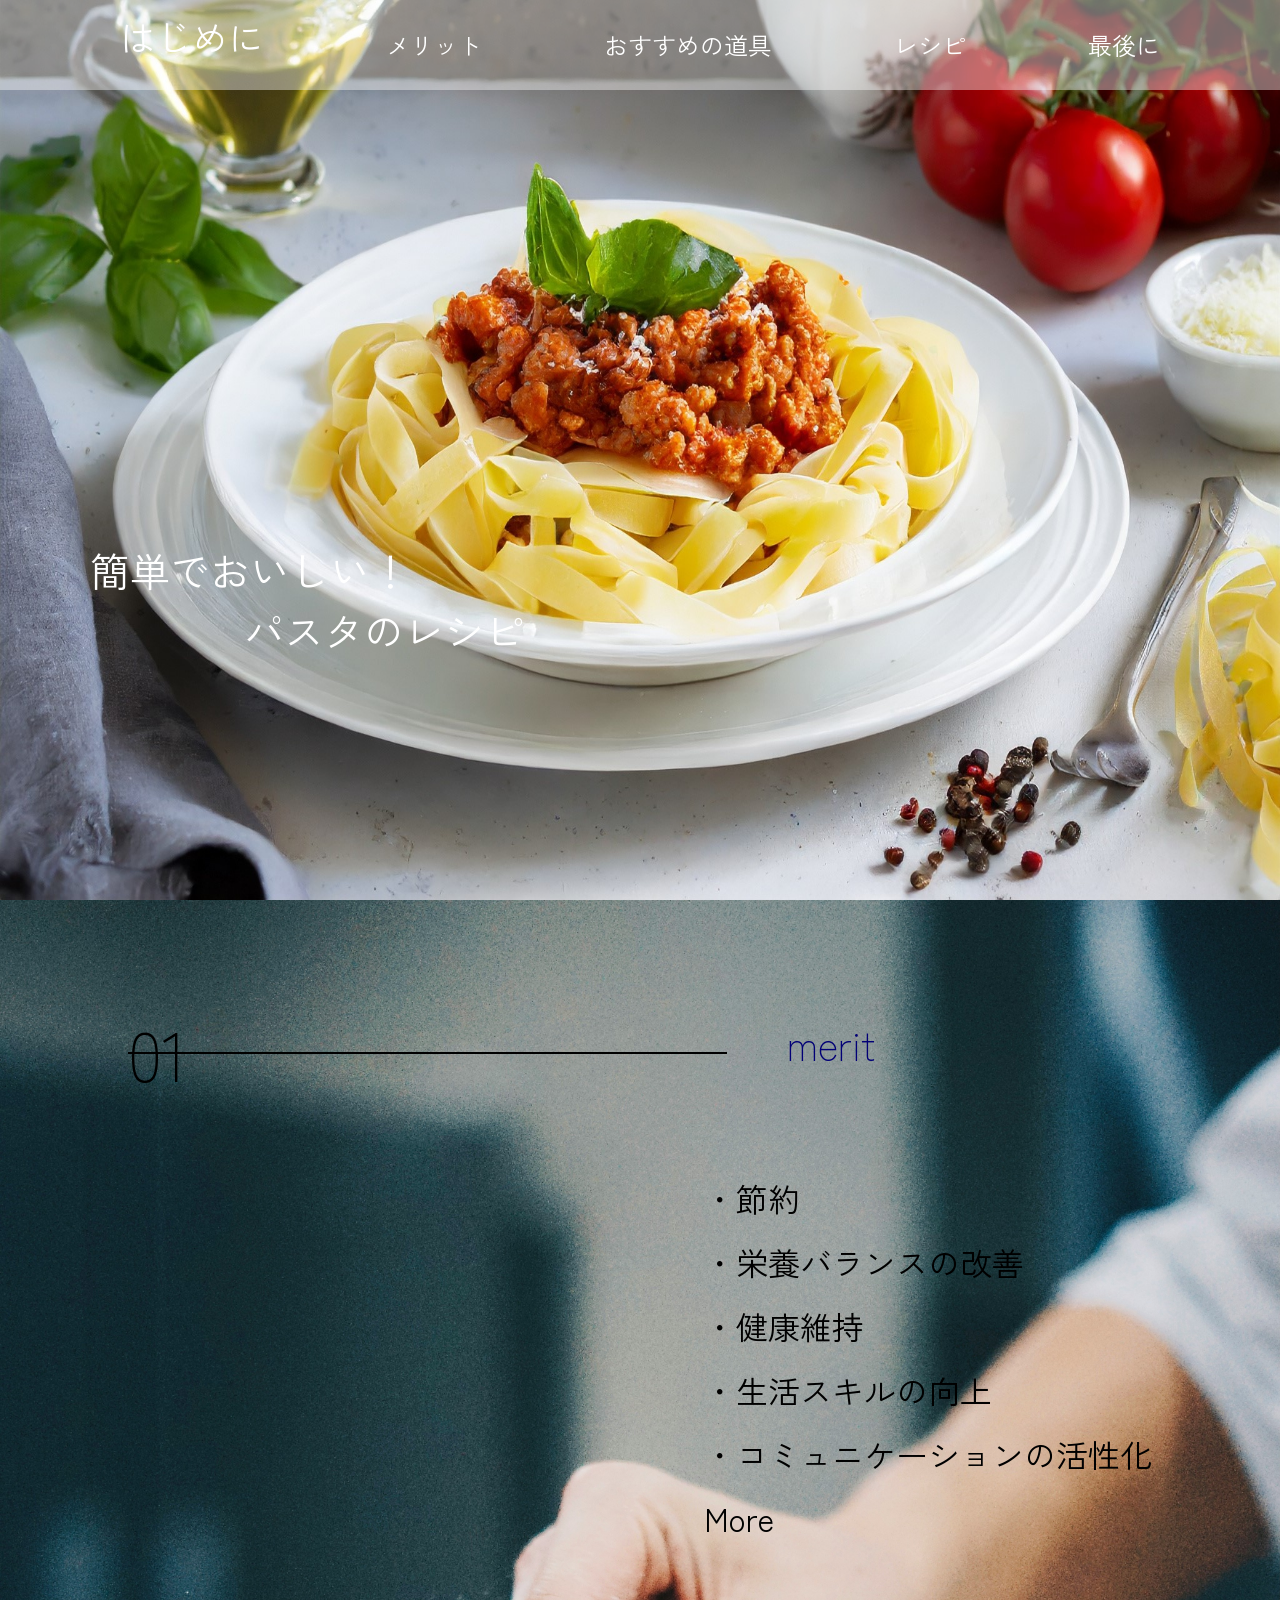
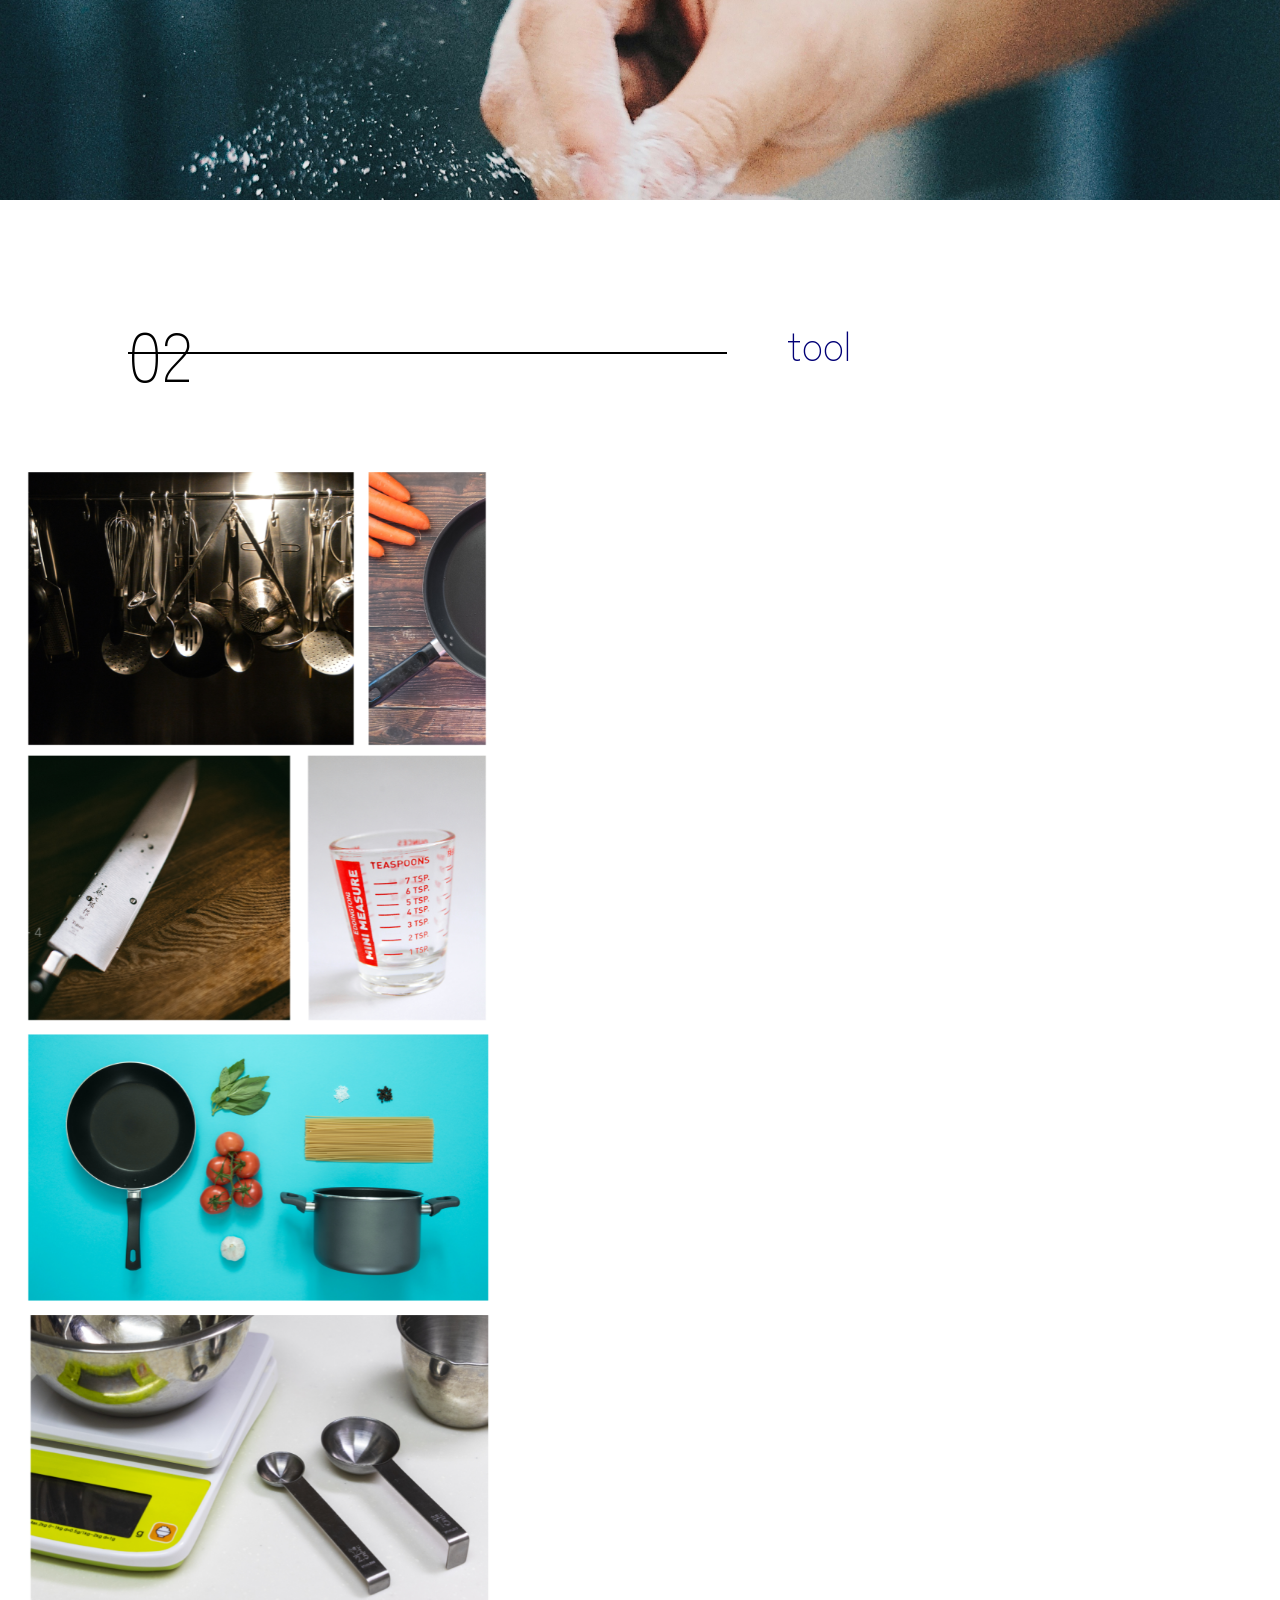
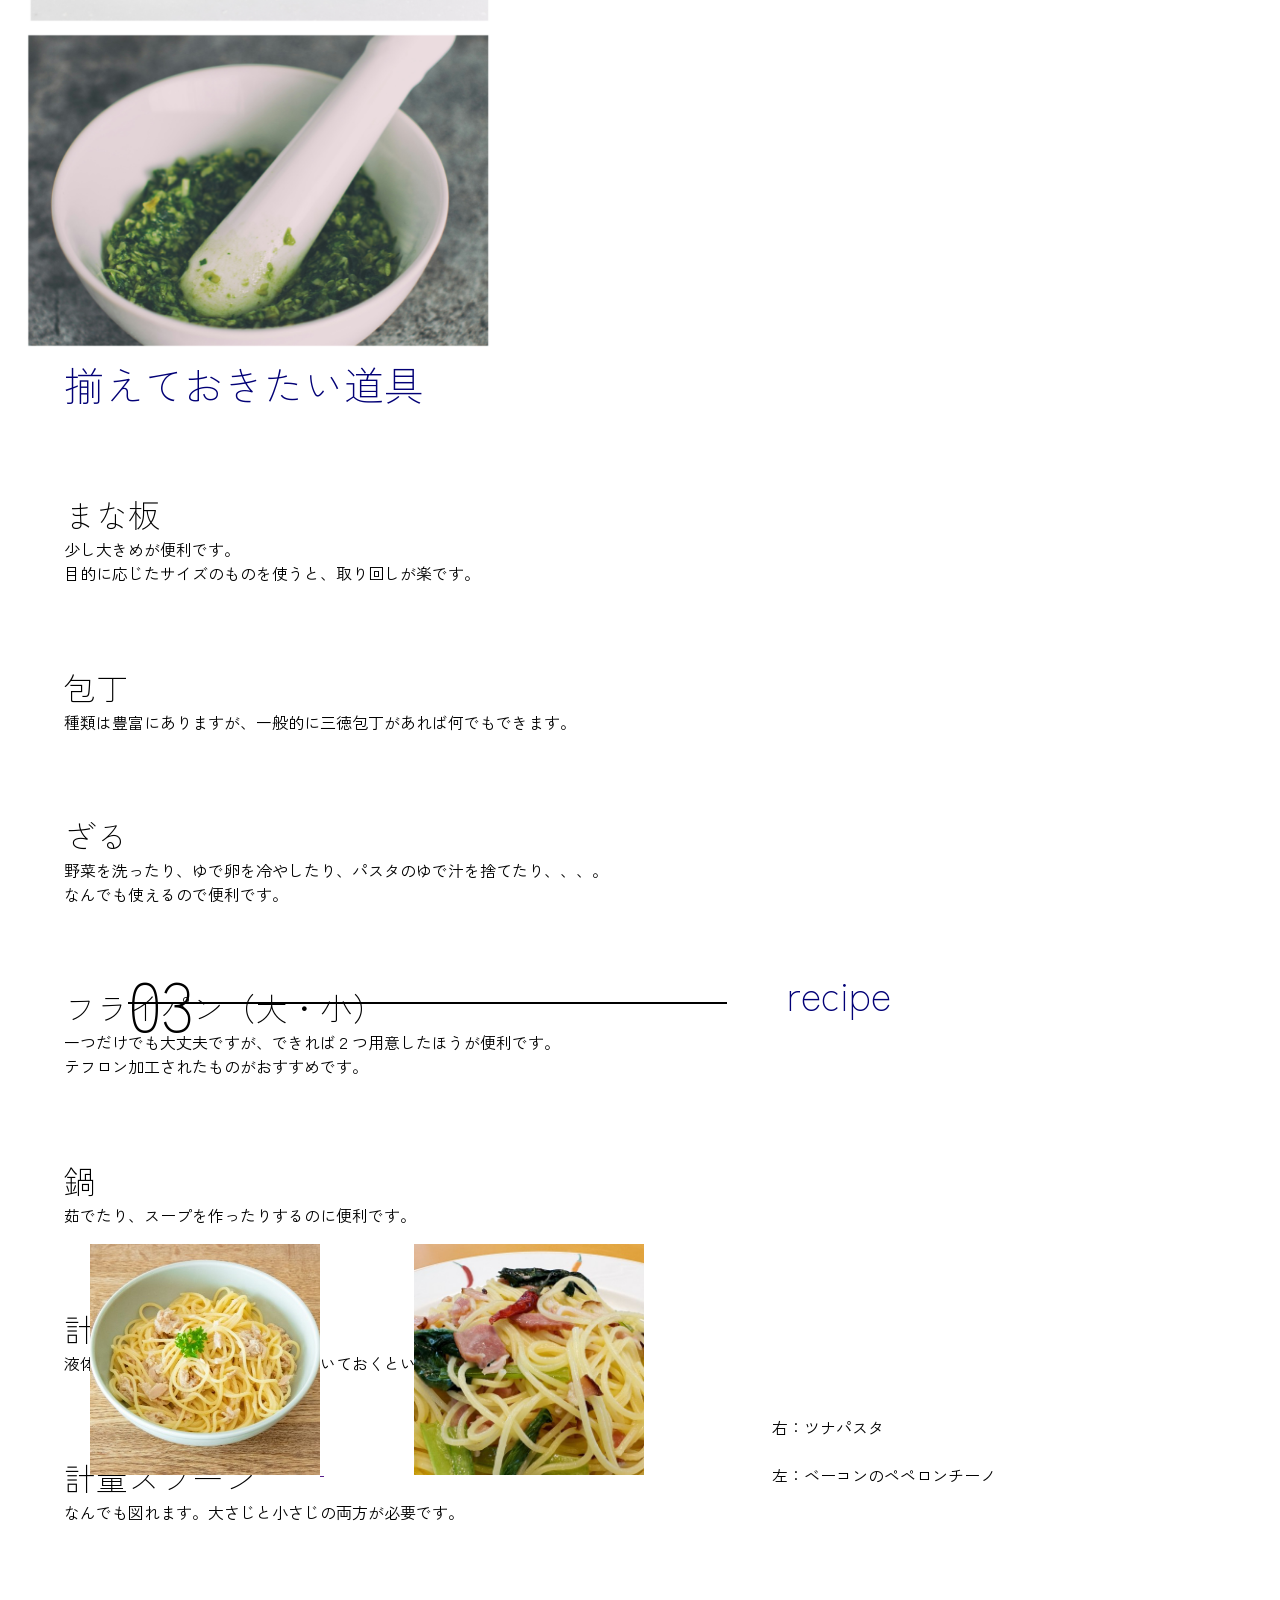
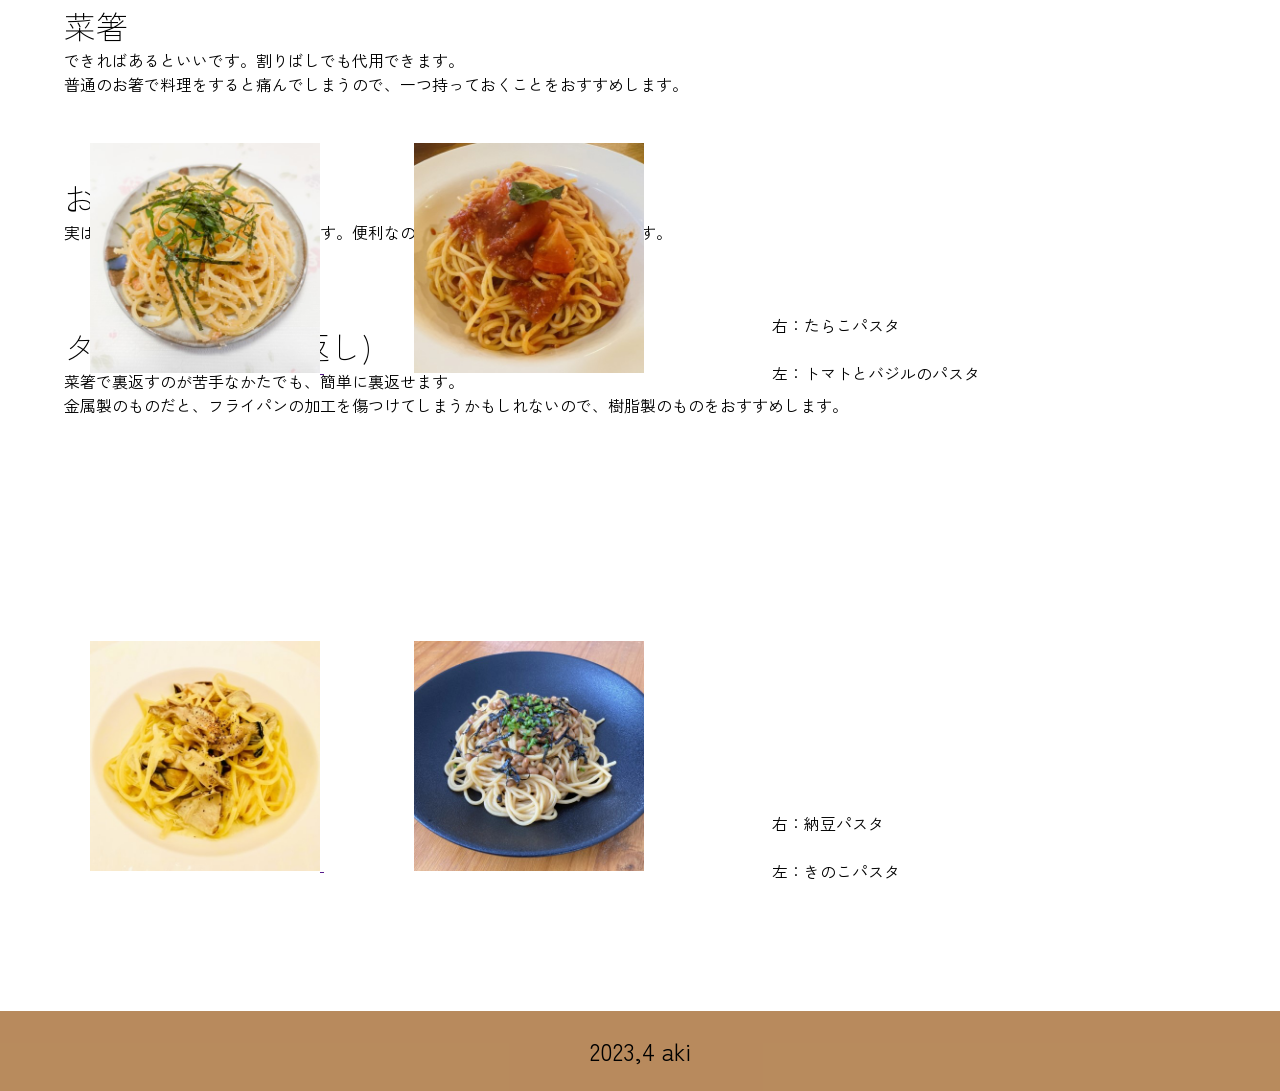
==== index.html @ dcc55cda "commit" ====
<!DOCTYPE html>
 <html lang="ja">
 <head>
   <meta charset="UTF-8">
   <meta http-equiv="X-UA-Compatible" content="IE=edge">
   <meta name="viewport" content="width=device-width, initial-scale=1.0">
   <link rel="preconnect" href="https://fonts.googleapis.com">
   <link rel="preconnect" href="https://fonts.gstatic.com" crossorigin>
   <link href="https://fonts.googleapis.com/css2?family=Bubblegum+Sans&family=Noto+Sans+JP:wght@300&family=Zen+Kaku+Gothic+New&display=swap" rel="stylesheet">
   <link rel="preconnect" href="https://fonts.googleapis.com">
   <link rel="preconnect" href="https://fonts.gstatic.com" crossorigin>
   <link href="https://fonts.googleapis.com/css2?family=Inter:wght@100&display=swap" rel="stylesheet">
   <link rel="stylesheet" href="slick-theme.css">
   <link rel="stylesheet" href="slick.css">
   <link rel="stylesheet" href="modaal.min.css">
   <link rel="stylesheet" href="style.css">
   <title>簡単で美味しい！パスタのレシピ</title>
   <script src="js/jquery.bgswitcher.js"></script>
   <script src="js/slick.min.js"></script>
   <script src="/js/modaal.min.js"></script>
   <script src="https://code.jquery.com/jquery-3.3.1.js"></script>
   <script src="js/main.js"></script>
  </head>

 <body>
   <header>
         <p class="p1">はじめに</p>
      <a href="#merit">メリット</a>
      <a href="#tool">おすすめの道具</a>
      <a href="#recipe">レシピ</a>
      <a href="#contact">最後に</a>
   </header>

   <section id="first">
      <img src="/images/Firefly パスタ ボロネーゼ シンプル 白 21685.jpg">
         <p>簡単でおいしい！<br>
            &nbsp;&nbsp;&nbsp;&nbsp;&nbsp;&nbsp;&nbsp;&nbsp;&nbsp;&nbsp;&nbsp;&nbsp;&nbsp;
            パスタのレシピ
         </p>
   </section>

   <section id="merit">
      <div class="title">
        <h2 class="title_number">01</h2>
        <h3 class="title_name">merit</h3>
      </div>
      <div class="merit-content">
        <p>
          ・節約<br>
          ・栄養バランスの改善<br>
          ・健康維持<br>
          ・生活スキルの向上<br>
          ・コミュニケーションの活性化<br>
        </p>
        <p class="more-button">More</p>
        <div class="open-box">
          <p class="open-box-content">
            食材の量や味付けを調整できるので、自分の好みに合わせた食事を作れます。<br>
            料理を通して新しい食材やレシピに出会うことができます。<br>
    
            自炊を始める際には、まずは簡単な料理から挑戦してみるとよいでしょう。
          </p>
        </div>
      </div>
    </section>
    

   <section id="tool">
      <div class="title">
         <h2 class="title_number">02</h2>
         <h3 class="title_name">tool</h3>
      </div>
      <div class="tool-contents">
         <div class="tool-img">
            <img src="/images/0104.png">
         </div>
         <div class="tool-items">
            <h4>揃えておきたい道具</h4>
               <h5>まな板</h5>
                  <p>少し大きめが便利です。
                     <br>目的に応じたサイズのものを使うと、取り回しが楽です。
                  </p>
               <h5>包丁</h5>
                  <p>
                     種類は豊富にありますが、一般的に三徳包丁があれば何でもできます。
                  </p>
               <h5>ざる</h5>
                  <p>
                     野菜を洗ったり、ゆで卵を冷やしたり、パスタのゆで汁を捨てたり、、、。
                     <br>なんでも使えるので便利です。
                  </p>
               <h5>フライパン（大・小）</h5>
                  <p>
                     一つだけでも大丈夫ですが、できれば２つ用意したほうが便利です。
                     <br>テフロン加工されたものがおすすめです。
                  </p>
               <h5>鍋</h5>
                  <p>
                     茹でたり、スープを作ったりするのに便利です。
                  </p>
               <h5>計量カップ</h5>
                  <p>
                     液体をはかるのに便利です。一つ置いておくといいでしょう。
                  </p>
               <h5>計量スプーン</h5>
                  <p>
                     なんでも図れます。大さじと小さじの両方が必要です。
                  </p>
               <h5>菜箸</h5>
                  <p>
                     できればあるといいです。割りばしでも代用できます。
                     <br>普通のお箸で料理をすると痛んでしまうので、一つ持っておくことをおすすめします。
                  </p>
               <h5>おたま</h5>
                  <p>
                     実は液体の量をはかったりもできます。便利なので、置いておいたほうがいいです。
                  </p>
               <h5>ターナー(フライ返し)</h5>
                  <p>
                     菜箸で裏返すのが苦手なかたでも、簡単に裏返せます。
                     <br>金属製のものだと、フライパンの加工を傷つけてしまうかもしれないので、樹脂製のものをおすすめします。
                  </p>
         </div>
      </div>
   </section>

   <section id="recipe">
      <div class="title">
         <h2 class="title_number">03</h2>
         <h3 class="title_name">recipe</h3>
      </div>
   <div class="contents">
      <div class="img-content">
         <a class="js-modal-open" href="" data-target="modal01">
            <img src="/images/tsuna1.jpg" alt="">
         </a>
         <a class="js-modal-open" href="" data-target="modal02">
            <img src="/images/pe1.jpg">
         </a>
      </div>
      <div class="text-content">
         <p>右：ツナパスタ<br><br>
            左：ベーコンのペペロンチーノ</p>
      </div>
   </div>

   <div class="contents">
      <div class="img-content">
         <a class="js-modal-open" href="" data-target="modal03">
            <img src="/images/tarako1.jpg">
         </a>
         <a class="js-modal-open" href="" data-target="modal04">
            <img src="/images/t&b1.jpg">
         </a>
      </div>
      <div class="text-content">
         <p>右：たらこパスタ<br><br>
            左：トマトとバジルのパスタ</p>
      </div>
   </div>

   <div class="contents">
      <div class="img-content">
         <a class="js-modal-open" href="" data-target="modal05">
            <img src="/images/kinoko1.jpg">
         </a>
         <a class="js-modal-open" href="" data-target="modal0">
            <img src="/images/natto1.jpg">
         </a>
      </div>
      <div class="text-content">
         <p>右：納豆パスタ<br><br>
            左：きのこパスタ</p>
      </div>
   </div>

      <div id="modal01" class="modal js-modal">
         <div class="modal_bg js-modal-close"></div>
            <div class="modal_content">
               <h4>ツナパスタ</h4>
               <div class="pasta-content">
                  <h5>材料(一人分)</h5>
                     <p>スパゲッティ・・・100g</p>
                     <p>ツナ缶・・・0.5缶</p>
                     <p>マヨネーズ・・・大さじ2</p>
                     <p>醤油・・・小さじ1</p>
                     <p>ブラックペッパー・・・少々</p>
                  <h5>作り方</h5>
                     <p>1.スパゲッティを時間表記通り茹でる</p>
                     <p>2.  ツナ缶の汁気を切って、マヨネーズ、醤油、ブラックペッパーを加えて混ぜ合わせる。</p>
                     <p>3.茹で上がったスパゲッティをざるにあげて、2のソースと和える。</p>
                  <div class="point">
                     <h5>ポイント</h5>
                     <p>
                        ツナ缶は、水煮でもオイル漬けでもどちらでもOKです。<br>
                        マヨネーズの量はお好みで調整してください。<br>
                        ブラックペッパーは、粗挽きを使うと風味が増します。<br>
                        具材に、小松菜やホウレン草などが合います。
                     </p>
                  </div>
               </div>
            <a class="js-modal-close" href="">close</a>
         </div>
      </div>

      <div id="modal02" class="modal js-modal">
         <div class="modal_bg js-modal-close"></div>
            <div class="modal_content">
               <h4>ベーコンのペペロンチーノ</h4>
               <div class="pasta-content">
                  <h5>材料(一人分)</h5>
                     <p>スパゲッティ・・・100g</p>
                     <p>トマト・・・1個</p>
                     <p>玉ねぎ・・・1/4</p>
                     <p>にんにく・・・1/2片</p>
                     <p>オリーブオイル・・・大さじ1/2</p>
                     <p>塩小さじ1/4</p>
                     <p>こしょう・・・少々</p>
                     <p>バジル・・・適量</p>
                  <h5>作り方</h5>
                     <p>スパゲッティを時間表記通り茹でる</p>
                     <p>トマトはざく切り、玉ねぎは薄切り、にんにくはみじん切りにする。</p>
                     <p>フライパンにオリーブオイルを熱し、にんにくを炒め,
                        香りが出てきたら、玉ねぎを加えて炒める。</p>
                     <p>玉ねぎがしんなりしたら、トマトを加えて炒める。</p>
                     <p>トマトが崩れて水分が出てきたら、塩こしょうで味を調える</p>
                     <p>茹で上がったスパゲッティを加えて、ソースとよく絡める。</p>
                     <p>器に盛り、バジルを散らして完成。</p>
                  <div class="point">
                     <h5>ポイント</h5>
                     <p>バジルは、お好みで量を増減してください。<br>
                        お好みで、チーズや粉チーズをかけるアレンジもおすすめです。
                     </p>
                  </div>
               </div>
            <a class="js-modal-close" href="">close</a>
         </div>
      </div>

      <div id="modal03" class="modal js-modal">
         <div class="modal_bg js-modal-close"></div>
            <div class="modal_content">
               <h4>たらこパスタ</h4>
               <div class="pasta-content">
                  <h5>材料(一人分)</h5>
                  <p>パスタ・・・100g</p>
                  <p>たらこ・・・50g</p>
                  <p>マヨネーズ・・・大さじ2</p>
                  <p>レモン汁・・・小さじ1</p>
                  <p>有塩バター・・・10g</p>
                  <p>醬油・・・大さじ1/2</p>
                  <p>塩・・・適量</p>
                  <p>こしょう・・・少々</p>
               <h5>作り方</h5>
                  <p>パスタを表示時間通りに茹でる。</p>
                  <p>茹で上がったパスタにたらこ、マヨネーズ、レモン汁を混ぜる。</p>
                  <p>器に盛り、お好みで黒胡椒を振って完成。</p>
               <div class="point">
                  <h5>ポイント</h5>
                  <p>トッピングに、ネギや海苔、大葉などをいれると、さらにおいしくなります。</p>
               </div>
                  </div>
               </div>
            <a class="js-modal-close" href="">close</a>
         </div>
      </div>

      <div id="modal04" class="modal js-modal">
         <div class="modal_bg js-modal-close"></div>
            <div class="modal_content">
               <h4>トマトとバジルのパスタ</h4>
               <div class="pasta-content">
                  <h5>材料(一人分)</h5>
                  <p>スパゲッティ 100g</p>
                  <p>ベーコン・・・50g</p>
                  <p>玉ねぎ・・・40g</p>
                  <p>にんにく・・・ 1片</p>
                  <p>トマト缶 ・・・1缶</p>
                  <p>オリーブオイル ・・・大さじ2</p>
                  <p>塩 小さじ・・・1/2</p>
                  <p>こしょう ・・・少々</p>
               <h5>作り方</h5>
                  <p>1.スパゲッティを時間表記通り茹でる</p>
                  <p>スパゲッティを表示時間通り茹でる。</p>
                  <p>ベーコンは食べやすい大きさに切り、玉ねぎはみじん切り、にんにくはみじん切りにする。</p>
                  <p>フライパンにオリーブオイルを熱し、ベーコンを炒める。</p>
                  <p>ベーコンに火が通ったら、玉ねぎとにんにくを加えて炒める。</p>
                  <p>玉ねぎがしんなりしたら、トマト缶を加えて煮込む。</p>
                  <p>トマトが煮詰まったら、塩こしょうで味を調える。</p>
                  <p>茹で上がったスパゲッティをざるにあげて、上記のソースと和える</p>
               <div class="point">
                  <h5>ポイント</h5>
                  <p>
                     玉ねぎとにんにくと一緒に、青菜やブロッコリーをいれてもおいしいです。<br>
                     基本、なんでも合います。<br>
                     粉チーズを振ると、さらにおいしくなります。
                  </p>
                  </div>
               </div>
            <a class="js-modal-close" href="">close</a>
         </div>
      </div>

      <div id="modal05" class="modal js-modal">
         <div class="modal_bg js-modal-close"></div>
            <div class="modal_content">
               <h4>納豆パスタ</h4>
               <div class="pasta-content">
                  <h5>材料(一人分)</h5>
                     <p>パスタ・・・100g</p>
                     <p>納豆・・・1パック</p>
                     <p>めんつゆ・・・大さじ1</p>
                     <p>ネギ・・・適量</p>
                     <p>刻み海苔・・・適量</p>
                  <h5>作り方</h5>
                     <p>パスタを表示時間通りに茹でる。</p>
                     <p>茹で上がったパスタに納豆とめんつゆを混ぜる。</p>
                     <p>ネギを散らして完成</p>
                  <div class="point">
                     <h5>ポイント</h5>
                        <p>ネギだけでなく、刻み海苔などを加えてもおいしいです。<br>
                        具は、めんつゆに合うものならなんでも大丈夫です。加熱してから入れてください。</p>

                  </div>
               </div>
            <a class="js-modal-close" href="">close</a>
         </div>
      </div>
      <div id="modal06" class="modal js-modal">
         <div class="modal_bg js-modal-close"></div>
            <div class="modal_content">
               <h4>きのこパスタ</h4>
               <div class="pasta-content">
                  <h5>材料(一人分)</h5>
                     <p>パスタ・・・100g</p>
                     <p>きのこ(しいたけ・エリンギ・しめじなど)・・・100g</p>
                     <p>ベーコン・・・2枚程度</p>
                     <p>にんにく・・・1片</p>
                     <p>オリーブオイル・・・大さじ1</p>
                     <p>塩・・・少々</p>
                  <h5>作り方</h5>
                     <p>パスタを表示時間通りに茹でる。</p>
                     <p>きのこは石づきを落として食べやすい大きさに切る。ベーコンは食べやすい大きさに切る。</p>
                     <p>フライパンにオリーブオイルとにんにくを入れて弱火で加熱し、香りが立ったらベーコンを加えて炒める。
                     <p>きのこを加えてざっと炒め、塩で味を調える。
                     <p>パスタを表示時間通りに茹でる。
                     <p>茹で上がったパスタにきのことベーコンの炒め物を和えて完成。
                  <div class="point">
                     <h5>ポイント</h5>
                        <p>
                           きのこにオリーブオイルが染みると、よりおいしくなります。<br>
                           好みに合わせてお試しください。
                        </p>
               </div>
            </div>
         </div>
      <a class="js-modal-close" href="">close</a>
   </div>
   </section>

   <footer>
      <p>2023,4 aki</p>
   </footer>
---- modaal.min.css ----
/*!
	Modaal - accessible modals - v0.4.4
	by Humaan, for all humans.
	http://humaan.com
 */.modaal-noscroll{overflow:hidden}.modaal-accessible-hide{position:absolute!important;clip:rect(1px 1px 1px 1px);clip:rect(1px,1px,1px,1px);padding:0!important;border:0!important;height:1px!important;width:1px!important;overflow:hidden}.modaal-overlay{position:fixed;top:0;left:0;width:100%;height:100%;z-index:999;opacity:0}.modaal-wrapper{display:block;position:fixed;top:0;left:0;width:100%;height:100%;z-index:9999;overflow:auto;opacity:1;box-sizing:border-box;-webkit-overflow-scrolling:touch;-webkit-transition:all .3s ease-in-out;transition:all .3s ease-in-out}.modaal-wrapper *{box-sizing:border-box;-webkit-font-smoothing:antialiased;-moz-osx-font-smoothing:grayscale;-webkit-backface-visibility:hidden}.modaal-wrapper .modaal-close{border:none;background:0 0;padding:0;-webkit-appearance:none}.modaal-wrapper.modaal-start_none{display:none;opacity:1}.modaal-wrapper.modaal-start_fade{opacity:0}.modaal-wrapper [tabindex="0"]{outline:0!important}.modaal-wrapper.modaal-fullscreen{overflow:hidden}.modaal-outer-wrapper{display:table;position:relative;width:100%;height:100%}.modaal-fullscreen .modaal-outer-wrapper{display:block}.modaal-inner-wrapper{display:table-cell;width:100%;height:100%;position:relative;vertical-align:middle;text-align:center;padding:80px 25px}.modaal-fullscreen .modaal-inner-wrapper{padding:0;display:block;vertical-align:top}.modaal-container{position:relative;display:inline-block;width:100%;margin:auto;text-align:left;color:#000;max-width:1000px;border-radius:0;background:#fff;box-shadow:0 4px 15px rgba(0,0,0,.2);cursor:auto}.modaal-container.is_loading{height:100px;width:100px;overflow:hidden}.modaal-fullscreen .modaal-container{max-width:none;height:100%;overflow:auto}.modaal-close{position:fixed;right:20px;top:20px;color:#fff;cursor:pointer;opacity:1;width:50px;height:50px;background:rgba(0,0,0,0);border-radius:100%;-webkit-transition:all .2s ease-in-out;transition:all .2s ease-in-out}.modaal-close:focus,.modaal-close:hover{outline:0;background:#fff}.modaal-close:focus:after,.modaal-close:focus:before,.modaal-close:hover:after,.modaal-close:hover:before{background:#b93d0c}.modaal-close span{position:absolute!important;clip:rect(1px 1px 1px 1px);clip:rect(1px,1px,1px,1px);padding:0!important;border:0!important;height:1px!important;width:1px!important;overflow:hidden}.modaal-close:after,.modaal-close:before{display:block;content:" ";position:absolute;top:14px;left:23px;width:4px;height:22px;border-radius:4px;background:#fff;-webkit-transition:background .2s ease-in-out;transition:background .2s ease-in-out}.modaal-close:before{-webkit-transform:rotate(-45deg);-ms-transform:rotate(-45deg);transform:rotate(-45deg)}.modaal-close:after{-webkit-transform:rotate(45deg);-ms-transform:rotate(45deg);transform:rotate(45deg)}.modaal-fullscreen .modaal-close{background:#afb7bc;right:10px;top:10px}.modaal-content-container{padding:30px}.modaal-confirm-wrap{padding:30px 0 0;text-align:center;font-size:0}.modaal-confirm-btn{font-size:14px;display:inline-block;margin:0 10px;vertical-align:middle;cursor:pointer;border:none;background:0 0}.modaal-confirm-btn.modaal-ok{padding:10px 15px;color:#fff;background:#555;border-radius:3px;-webkit-transition:background .2s ease-in-out;transition:background .2s ease-in-out}.modaal-confirm-btn.modaal-ok:hover{background:#2f2f2f}.modaal-confirm-btn.modaal-cancel{text-decoration:underline}.modaal-confirm-btn.modaal-cancel:hover{text-decoration:none;color:#2f2f2f}.modaal-instagram .modaal-container{width:auto;background:0 0;box-shadow:none!important}.modaal-instagram .modaal-content-container{padding:0;background:0 0}.modaal-instagram .modaal-content-container>blockquote{width:1px!important;height:1px!important;opacity:0!important}.modaal-instagram iframe{opacity:0;margin:-6px!important;border-radius:0!important;width:1000px!important;max-width:800px!important;box-shadow:none!important;-webkit-animation:instaReveal 1s linear forwards;animation:instaReveal 1s linear forwards}.modaal-image .modaal-inner-wrapper{padding-left:140px;padding-right:140px}.modaal-image .modaal-container{width:auto;max-width:100%}.modaal-gallery-wrap{position:relative;color:#fff}.modaal-gallery-item{display:none}.modaal-gallery-item img{display:block}.modaal-gallery-item.is_active{display:block}.modaal-gallery-label{position:absolute;left:0;width:100%;margin:20px 0 0;font-size:18px;text-align:center;color:#fff}.modaal-gallery-label:focus{outline:0}.modaal-gallery-control{position:absolute;top:50%;-webkit-transform:translateY(-50%);-ms-transform:translateY(-50%);transform:translateY(-50%);opacity:1;cursor:pointer;color:#fff;width:50px;height:50px;background:rgba(0,0,0,0);border:none;border-radius:100%;-webkit-transition:all .2s ease-in-out;transition:all .2s ease-in-out}.modaal-gallery-control.is_hidden{opacity:0;cursor:default}.modaal-gallery-control:focus,.modaal-gallery-control:hover{outline:0;background:#fff}.modaal-gallery-control:focus:after,.modaal-gallery-control:focus:before,.modaal-gallery-control:hover:after,.modaal-gallery-control:hover:before{background:#afb7bc}.modaal-gallery-control span{position:absolute!important;clip:rect(1px 1px 1px 1px);clip:rect(1px,1px,1px,1px);padding:0!important;border:0!important;height:1px!important;width:1px!important;overflow:hidden}.modaal-gallery-control:after,.modaal-gallery-control:before{display:block;content:" ";position:absolute;top:16px;left:25px;width:4px;height:18px;border-radius:4px;background:#fff;-webkit-transition:background .2s ease-in-out;transition:background .2s ease-in-out}.modaal-gallery-control:before{margin:-5px 0 0;-webkit-transform:rotate(-45deg);-ms-transform:rotate(-45deg);transform:rotate(-45deg)}.modaal-gallery-control:after{margin:5px 0 0;-webkit-transform:rotate(45deg);-ms-transform:rotate(45deg);transform:rotate(45deg)}.modaal-gallery-next-inner{left:100%;margin-left:40px}.modaal-gallery-next-outer{right:45px}.modaal-gallery-prev:after,.modaal-gallery-prev:before{left:22px}.modaal-gallery-prev:before{margin:5px 0 0;-webkit-transform:rotate(-45deg);-ms-transform:rotate(-45deg);transform:rotate(-45deg)}.modaal-gallery-prev:after{margin:-5px 0 0;-webkit-transform:rotate(45deg);-ms-transform:rotate(45deg);transform:rotate(45deg)}.modaal-gallery-prev-inner{right:100%;margin-right:40px}.modaal-gallery-prev-outer{left:45px}.modaal-video-wrap{margin:auto 50px;position:relative}.modaal-video-container{position:relative;padding-bottom:56.25%;height:0;overflow:hidden;max-width:100%;box-shadow:0 0 10px rgba(0,0,0,.3);background:#000;max-width:1300px;margin-left:auto;margin-right:auto}.modaal-video-container embed,.modaal-video-container iframe,.modaal-video-container object{position:absolute;top:0;left:0;width:100%;height:100%}.modaal-iframe .modaal-content{width:100%;height:100%}.modaal-iframe-elem{width:100%;height:100%;display:block}.modaal-loading-spinner{background:0 0;position:absolute;width:200px;height:200px;top:50%;left:50%;margin:-100px 0 0 -100px;-webkit-transform:scale(.25);-ms-transform:scale(.25);transform:scale(.25)}.modaal-loading-spinner>div{width:24px;height:24px;margin-left:4px;margin-top:4px;position:absolute}.modaal-loading-spinner>div>div{width:100%;height:100%;border-radius:15px;background:#fff}.modaal-loading-spinner>div:nth-of-type(1)>div{-webkit-animation:modaal-loading-spinner 1s linear infinite;animation:modaal-loading-spinner 1s linear infinite;-webkit-animation-delay:0s;animation-delay:0s}.modaal-loading-spinner>div:nth-of-type(2)>div,.modaal-loading-spinner>div:nth-of-type(3)>div{-ms-animation:modaal-loading-spinner 1s linear infinite;-moz-animation:modaal-loading-spinner 1s linear infinite;-webkit-animation:modaal-loading-spinner 1s linear infinite;-o-animation:modaal-loading-spinner 1s linear infinite}.modaal-loading-spinner>div:nth-of-type(1){-ms-transform:translate(84px,84px) rotate(45deg) translate(70px,0);-webkit-transform:translate(84px,84px) rotate(45deg) translate(70px,0);transform:translate(84px,84px) rotate(45deg) translate(70px,0)}.modaal-loading-spinner>div:nth-of-type(2)>div{-webkit-animation:modaal-loading-spinner 1s linear infinite;animation:modaal-loading-spinner 1s linear infinite;-webkit-animation-delay:.12s;animation-delay:.12s}.modaal-loading-spinner>div:nth-of-type(2){-ms-transform:translate(84px,84px) rotate(90deg) translate(70px,0);-webkit-transform:translate(84px,84px) rotate(90deg) translate(70px,0);transform:translate(84px,84px) rotate(90deg) translate(70px,0)}.modaal-loading-spinner>div:nth-of-type(3)>div{-webkit-animation:modaal-loading-spinner 1s linear infinite;animation:modaal-loading-spinner 1s linear infinite;-webkit-animation-delay:.25s;animation-delay:.25s}.modaal-loading-spinner>div:nth-of-type(4)>div,.modaal-loading-spinner>div:nth-of-type(5)>div{-ms-animation:modaal-loading-spinner 1s linear infinite;-moz-animation:modaal-loading-spinner 1s linear infinite;-webkit-animation:modaal-loading-spinner 1s linear infinite;-o-animation:modaal-loading-spinner 1s linear infinite}.modaal-loading-spinner>div:nth-of-type(3){-ms-transform:translate(84px,84px) rotate(135deg) translate(70px,0);-webkit-transform:translate(84px,84px) rotate(135deg) translate(70px,0);transform:translate(84px,84px) rotate(135deg) translate(70px,0)}.modaal-loading-spinner>div:nth-of-type(4)>div{-webkit-animation:modaal-loading-spinner 1s linear infinite;animation:modaal-loading-spinner 1s linear infinite;-webkit-animation-delay:.37s;animation-delay:.37s}.modaal-loading-spinner>div:nth-of-type(4){-ms-transform:translate(84px,84px) rotate(180deg) translate(70px,0);-webkit-transform:translate(84px,84px) rotate(180deg) translate(70px,0);transform:translate(84px,84px) rotate(180deg) translate(70px,0)}.modaal-loading-spinner>div:nth-of-type(5)>div{-webkit-animation:modaal-loading-spinner 1s linear infinite;animation:modaal-loading-spinner 1s linear infinite;-webkit-animation-delay:.5s;animation-delay:.5s}.modaal-loading-spinner>div:nth-of-type(6)>div,.modaal-loading-spinner>div:nth-of-type(7)>div{-ms-animation:modaal-loading-spinner 1s linear infinite;-moz-animation:modaal-loading-spinner 1s linear infinite;-webkit-animation:modaal-loading-spinner 1s linear infinite;-o-animation:modaal-loading-spinner 1s linear infinite}.modaal-loading-spinner>div:nth-of-type(5){-ms-transform:translate(84px,84px) rotate(225deg) translate(70px,0);-webkit-transform:translate(84px,84px) rotate(225deg) translate(70px,0);transform:translate(84px,84px) rotate(225deg) translate(70px,0)}.modaal-loading-spinner>div:nth-of-type(6)>div{-webkit-animation:modaal-loading-spinner 1s linear infinite;animation:modaal-loading-spinner 1s linear infinite;-webkit-animation-delay:.62s;animation-delay:.62s}.modaal-loading-spinner>div:nth-of-type(6){-ms-transform:translate(84px,84px) rotate(270deg) translate(70px,0);-webkit-transform:translate(84px,84px) rotate(270deg) translate(70px,0);transform:translate(84px,84px) rotate(270deg) translate(70px,0)}.modaal-loading-spinner>div:nth-of-type(7)>div{-webkit-animation:modaal-loading-spinner 1s linear infinite;animation:modaal-loading-spinner 1s linear infinite;-webkit-animation-delay:.75s;animation-delay:.75s}.modaal-loading-spinner>div:nth-of-type(7){-ms-transform:translate(84px,84px) rotate(315deg) translate(70px,0);-webkit-transform:translate(84px,84px) rotate(315deg) translate(70px,0);transform:translate(84px,84px) rotate(315deg) translate(70px,0)}.modaal-loading-spinner>div:nth-of-type(8)>div{-webkit-animation:modaal-loading-spinner 1s linear infinite;animation:modaal-loading-spinner 1s linear infinite;-webkit-animation-delay:.87s;animation-delay:.87s}.modaal-loading-spinner>div:nth-of-type(8){-ms-transform:translate(84px,84px) rotate(360deg) translate(70px,0);-webkit-transform:translate(84px,84px) rotate(360deg) translate(70px,0);transform:translate(84px,84px) rotate(360deg) translate(70px,0)}@media only screen and (min-width:1400px){.modaal-video-container{padding-bottom:0;height:731px}}@media only screen and (max-width:1140px){.modaal-image .modaal-inner-wrapper{padding-left:25px;padding-right:25px}.modaal-gallery-control{top:auto;bottom:20px;-webkit-transform:none;-ms-transform:none;transform:none;background:rgba(0,0,0,.7)}.modaal-gallery-control:after,.modaal-gallery-control:before{background:#fff}.modaal-gallery-next{left:auto;right:20px}.modaal-gallery-prev{left:20px;right:auto}}@media screen and (max-width:900px){.modaal-instagram iframe{width:500px!important}}@media only screen and (max-width:600px){.modaal-instagram iframe{width:280px!important}}@media screen and (max-height:1100px){.modaal-instagram iframe{width:700px!important}}@media screen and (max-height:1000px){.modaal-inner-wrapper{padding-top:60px;padding-bottom:60px}.modaal-instagram iframe{width:600px!important}}@media screen and (max-height:900px){.modaal-instagram iframe{width:500px!important}.modaal-video-container{max-width:900px;max-height:510px}}@media only screen and (max-height:820px){.modaal-gallery-label{display:none}}@keyframes instaReveal{0%{opacity:0}100%{opacity:1}}@-webkit-keyframes instaReveal{0%{opacity:0}100%{opacity:1}}@-webkit-keyframes modaal-loading-spinner{0%{opacity:1;-ms-transform:scale(1.5);-webkit-transform:scale(1.5);transform:scale(1.5)}100%{opacity:.1;-ms-transform:scale(1);-webkit-transform:scale(1);transform:scale(1)}}@keyframes modaal-loading-spinner{0%{opacity:1;-ms-transform:scale(1.5);-webkit-transform:scale(1.5);transform:scale(1.5)}100%{opacity:.1;-ms-transform:scale(1);-webkit-transform:scale(1);transform:scale(1)}}
---- style.css ----
* {
    box-sizing: border-box;
    margin: 0;
    padding: 0;
    font-family: 'Bubblegum Sans', sans-serif;
    font-family: 'Noto Sans JP', sans-serif;
    font-family: 'Zen Kaku Gothic New', sans-serif;
}

h3 {
    color: rgb(2, 0, 118);
}

h4 {
    color: rgb(2, 0, 118);
}

header {
    height: 10vh;
    display: flex;
    justify-content: space-between;
    padding-left: 120px;
    padding-right: 120px;
    position: fixed;
    width: 100vw;
    z-index: 3;
    background-color: #ffffff6a;
}

header p {
    font-size: 36px;
    justify-content: space-between;
    padding-top: 1%;
    color: #ffffff;
}

header a {
    font-size: 24px;
    padding-left: 5%;
    padding-top: 3vh;
    color: #ffffff;
    border-bottom: 0;
    text-decoration:none;
    transition: all  0.5s ease;
}

header a:hover {
    color: #b27650;
}

.title {
    padding-top: 8%;
    display: flex;
    padding-left: 10%;
    padding-bottom: 5%;
    width: 100%;
}

.title_a {
    padding-left: 54%;
    font-weight: 15;
}

.title_number {
    position: relative;
    font-size: 430%;
    font-weight: 15;
    width: 5.2%;
}

.title_name {
    font-size: 250%;
    font-weight: 15;
    padding-top: 1.1%;
    padding-left: 52%;
}

.title_number::after {
    position: absolute;
    top: 50%;
    width: 1000%;
    max-width: 1000px;
    height: 1.5px;
    background-color: #000000;
    content: "";
}

#first {
    position: relative;
    top: 0;
    margin: 0;
    line-height: 0.4;
}

#first p{
    font-size: 40px;
    color: #ffffff;
    position: absolute;
    top: 60%;
    left: 7%;
    line-height: 150%;
}  
#first img{
    height:  100vh;
    width: 100%;
    
}

#merit {
    background-image: url(/images/c1.jpg);
    background-size: cover;
    width: 100%;
    height: 100vb;
}

#merit img{
    width: 100%;
    height: auto;
    object-fit: contain;
    top: 0;
}

.merit-content {
    height: 200%;
    padding-left: 55%;
    padding-top: 0%;
}

.merit-content p {
    font-size: 200%;
    line-height: 2;
} 

.more-button p{
    color: #000000;
    border: 1px solid #000000;
}

.open-box {
    display: none;
  }
  

#tool {
    height: 250vh;
}

.tool-contents {
    display: flex;
    flex-wrap: wrap;
}

.tool-img img {
    width: 39vw;
    height: auto;
    padding-left: 2vw;
}  

.tool-items {
    padding-left: 5vw;
}


.tool-items h4 {
    font-size: 250%;
    font-weight: 5;
    width: 60%;
}

.tool-items h5 {
    font-size: 200%;
    padding-top: 10%;
    font-weight: 15;
}

.contents {
    display: flex;
}

.img-content {
    padding-top: 10%;
    padding-bottom: 10vh;
}

.img-content img {
    height: 18vw;
    padding-left: 7vw;
    object-fit: cover;
}

.text-content {
    margin: 10%;
    padding-top: 13.3%;
    font-size: auto;
}

.modal-open{
	position: fixed;
	display: flex;
    align-items: center;
    justify-content: center;
    top: 50%;
    left: 50%;
	width: 300px;
	height: 50px;
	font-weight: bold;
	color: #ffffff;
	background: #000;
	margin: auto;
	cursor: pointer;
	transform: translate(-50%,-50%);
}

.modal {
    display: none;
    height: 100vh;
    position: fixed;
    top: 0;
    width: 100%;
    overflow: scroll;
}

  .modal_bg {
    background: rgba(0, 0, 0, 0.8);
    position: absolute;
    width: 100%;
}

  .modal_content {
    background: #fff;
    left: 50%;
    padding: 40px;
    position: absolute;
    top: 50%;
    transform: translate(-50%, -50%);
    width: 60%;
}

.modal-container{
	position: fixed;
	top: 0;
	left: 0;
	width: 100%;
	height: 100%;
	text-align: center;
	background: rgba(0,0,0,50%);
	padding: 40px 20px;
	overflow: auto;
	opacity: 0;
	visibility: hidden;
	transition: .3s;
    box-sizing: border-box;
}
/*モーダル本体の擬似要素の指定*/
.modal-container:before{
	content: "";
	display: inline-block;
	vertical-align: middle;
	height: 100%;
}
/*モーダル本体に「active」クラス付与した時のスタイル*/
.modal-container.active{
	opacity: 1;
	visibility: visible;
}

.js-modal-close {
    overflow: scroll;
}

/*モーダル枠の指定*/
.modal-content{
    background-image: url(/images/n3.jpg);
    background-size: 100%;
    width: 50vw;
    height: 80vh;
    inset: 0;
    justify-content: center;
    flex-direction: column;
    margin: auto;
    padding-bottom: 10%;
    overflow: scroll;
}

.modal_content h4 {
    padding-top: 5%;
    padding-bottom: 5%;
    font-size: 45px;
    display: grid;
    place-items: center;
    font-weight: 100;
}

.pasta-content h5 {
    padding-bottom: 2%;
    width: 70%;
    margin: auto;
    font-size: 30px;
    font-weight: 100;
    border-bottom: 2px solid #D64D00;
}

.pasta-content p {
    padding: 1%;
    border-bottom: 1px solid #000000;
    
}

.modal-close {
    height: 30px;
    width: auto;
}

footer {
    font-family: 'Inter', sans-serif;
    height: 80px;
    line-height: 80px;
    text-align: center;
    background-color: #8f4800a2;
    font-size: 24px;
	bottom: 0;
}
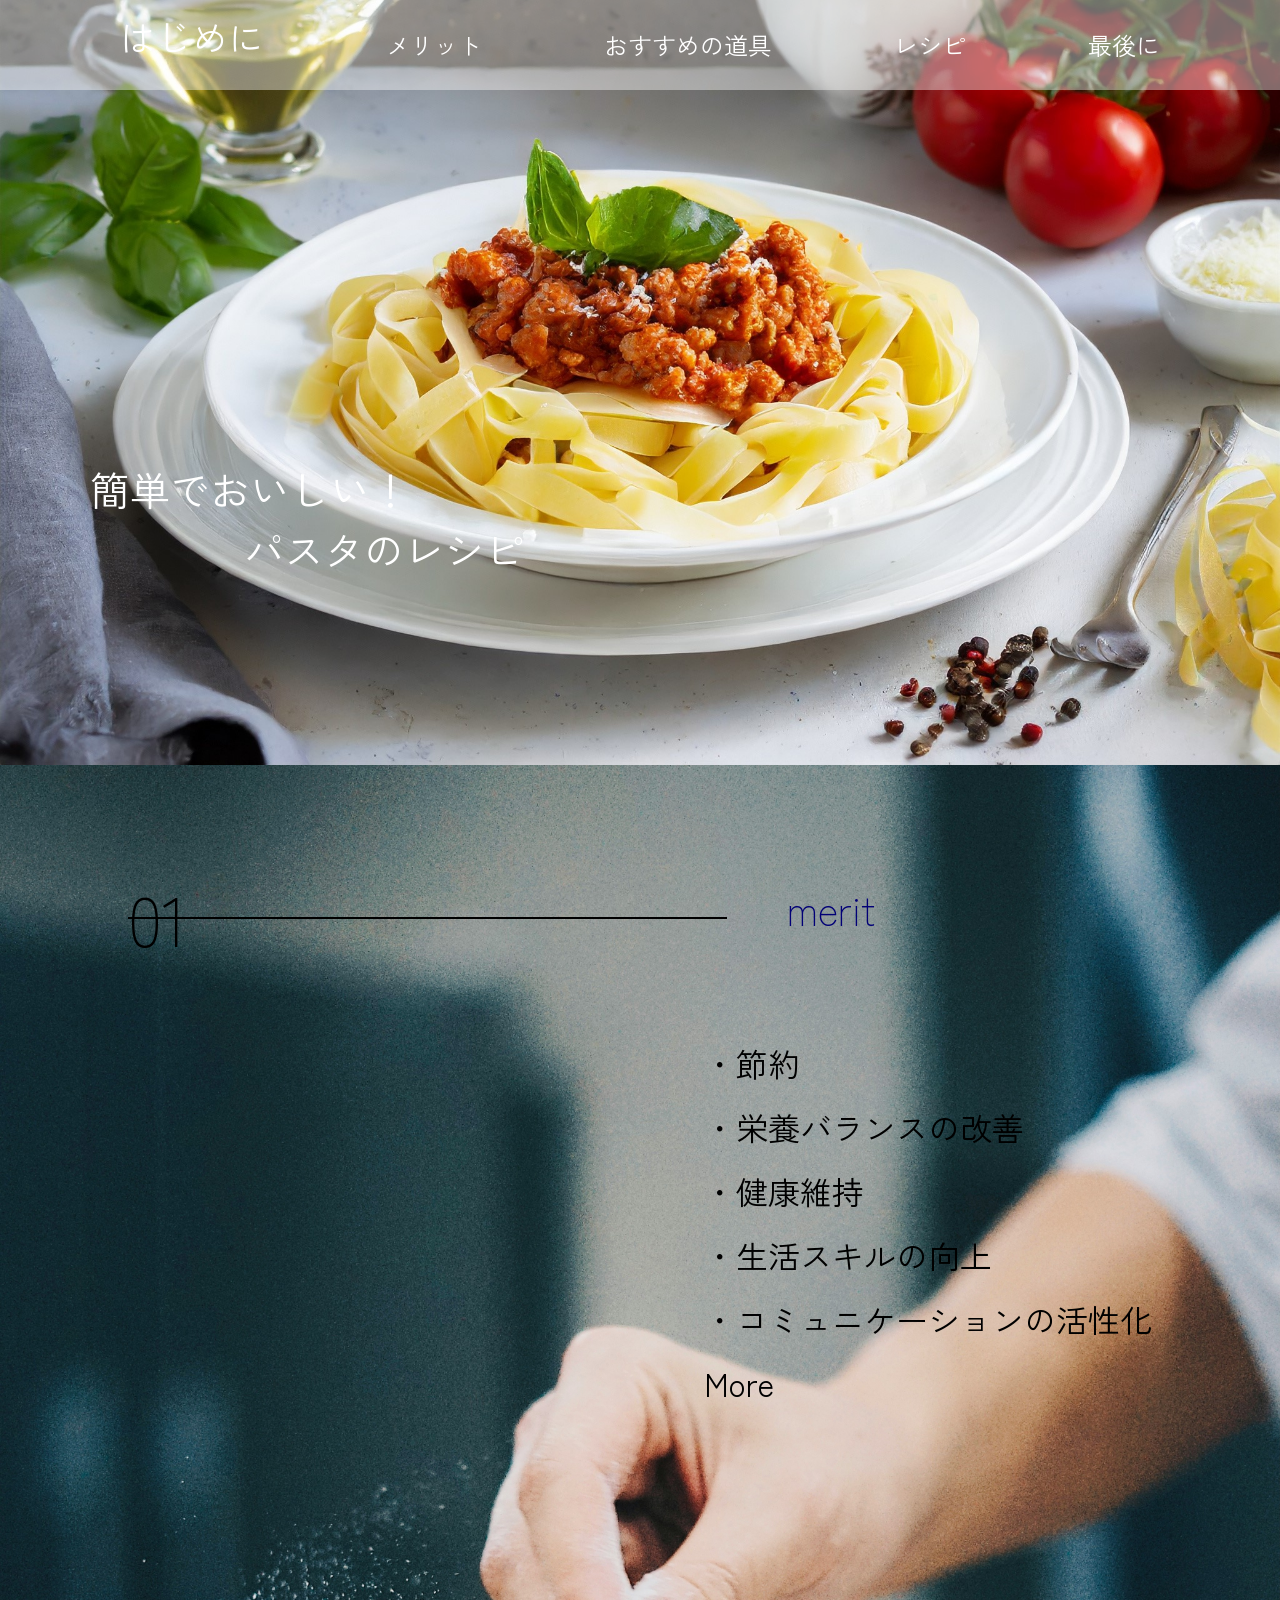
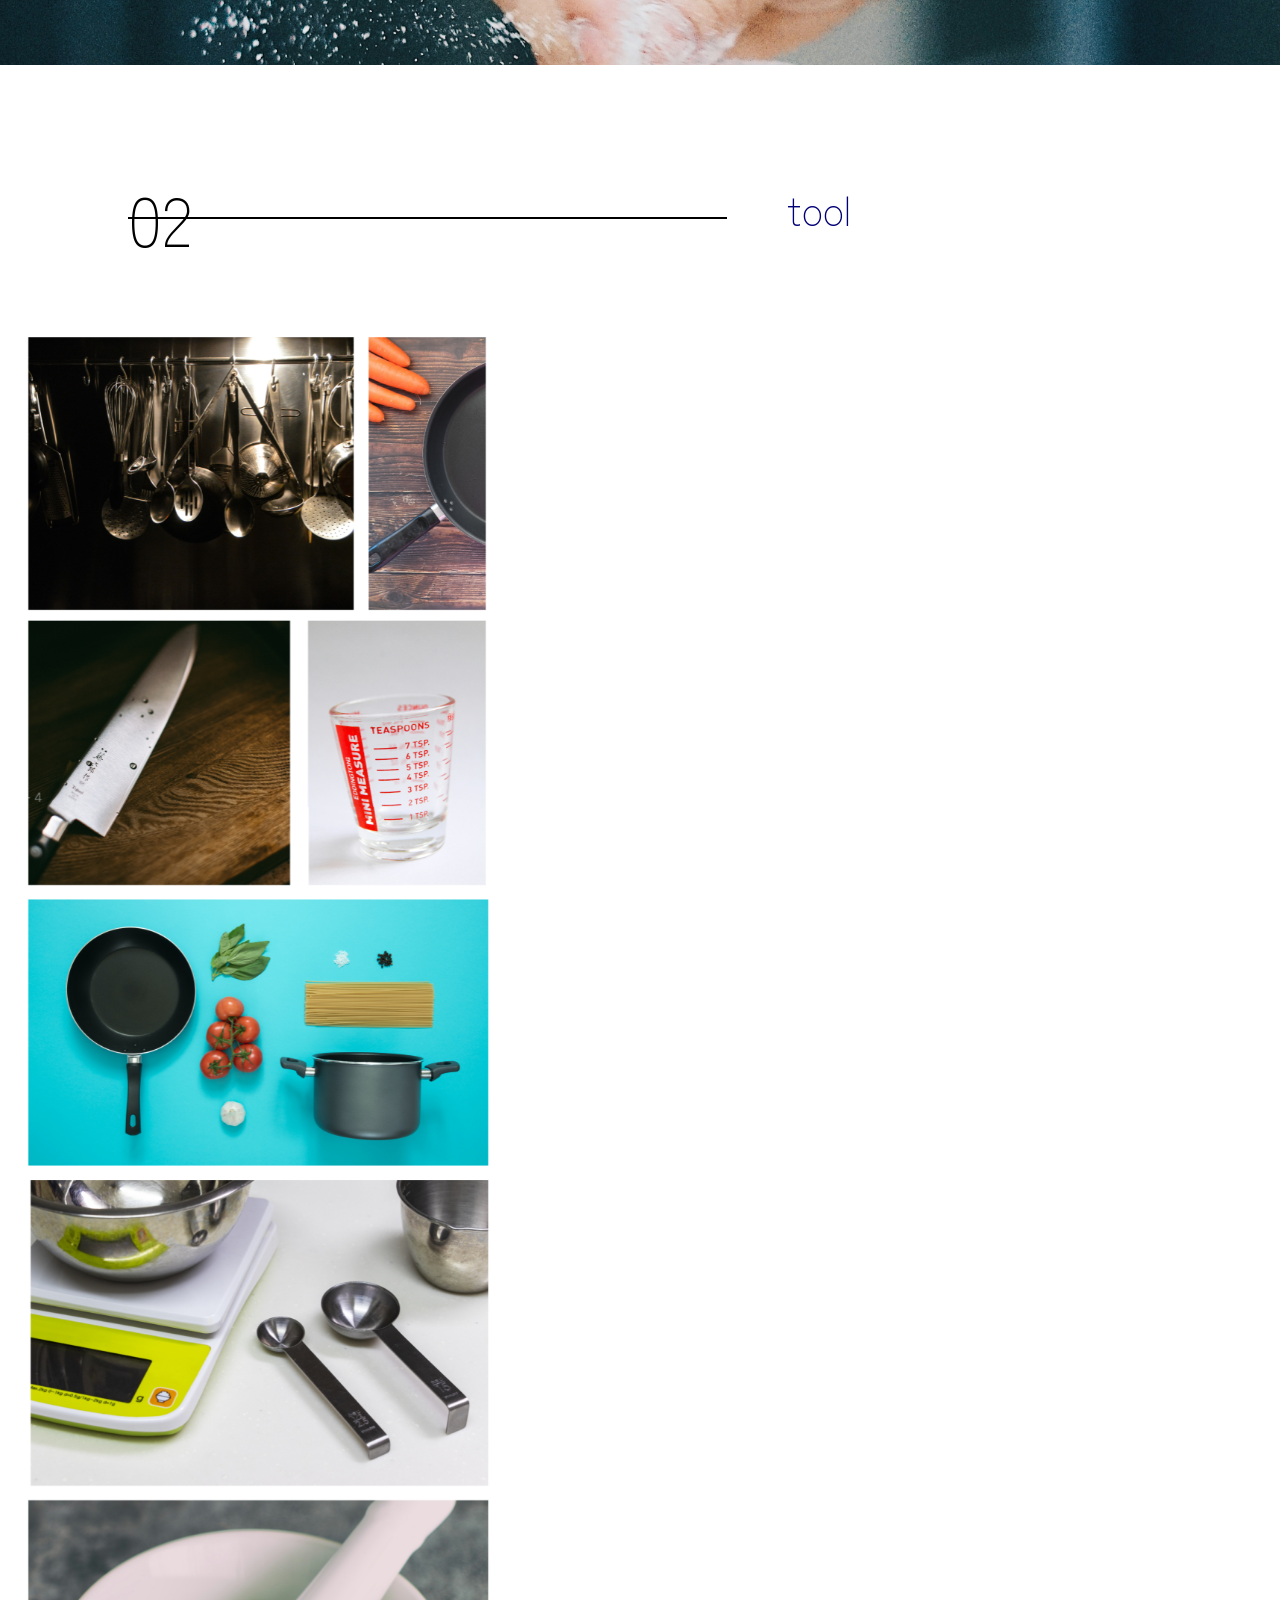
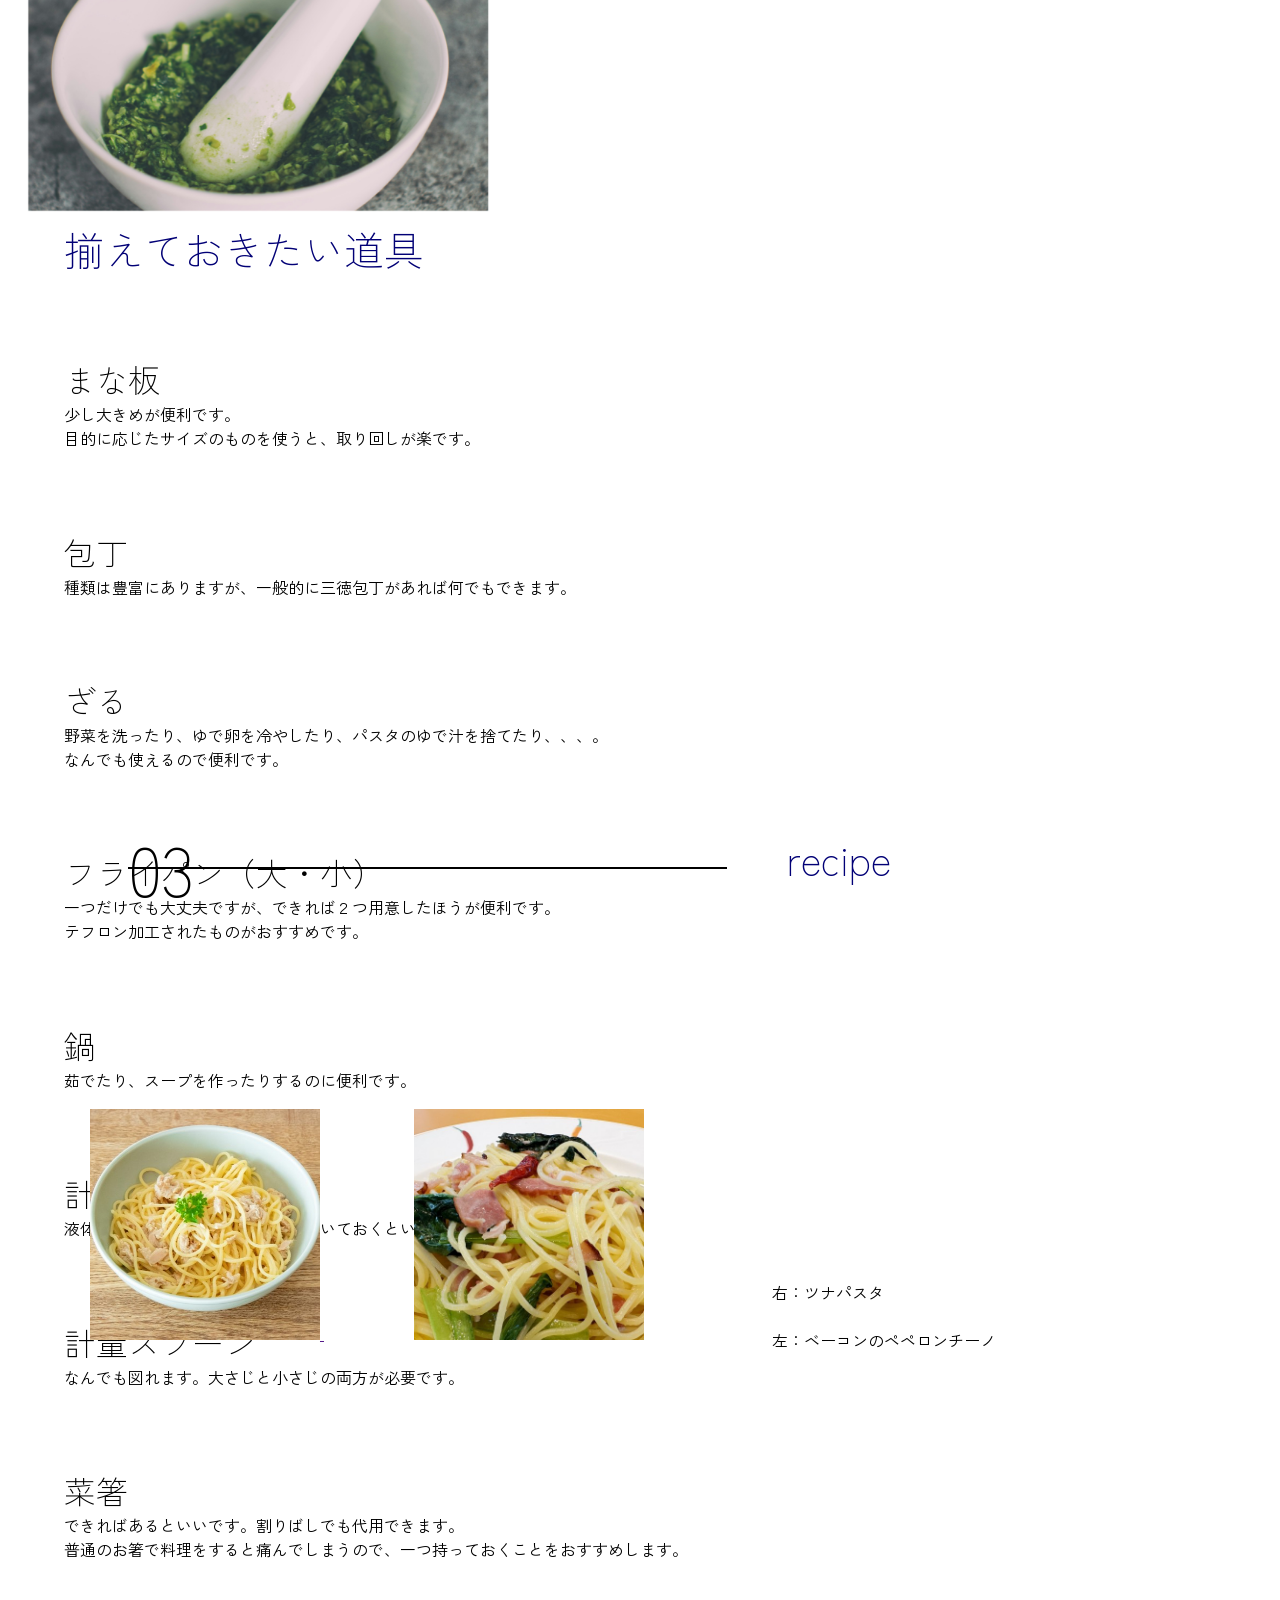
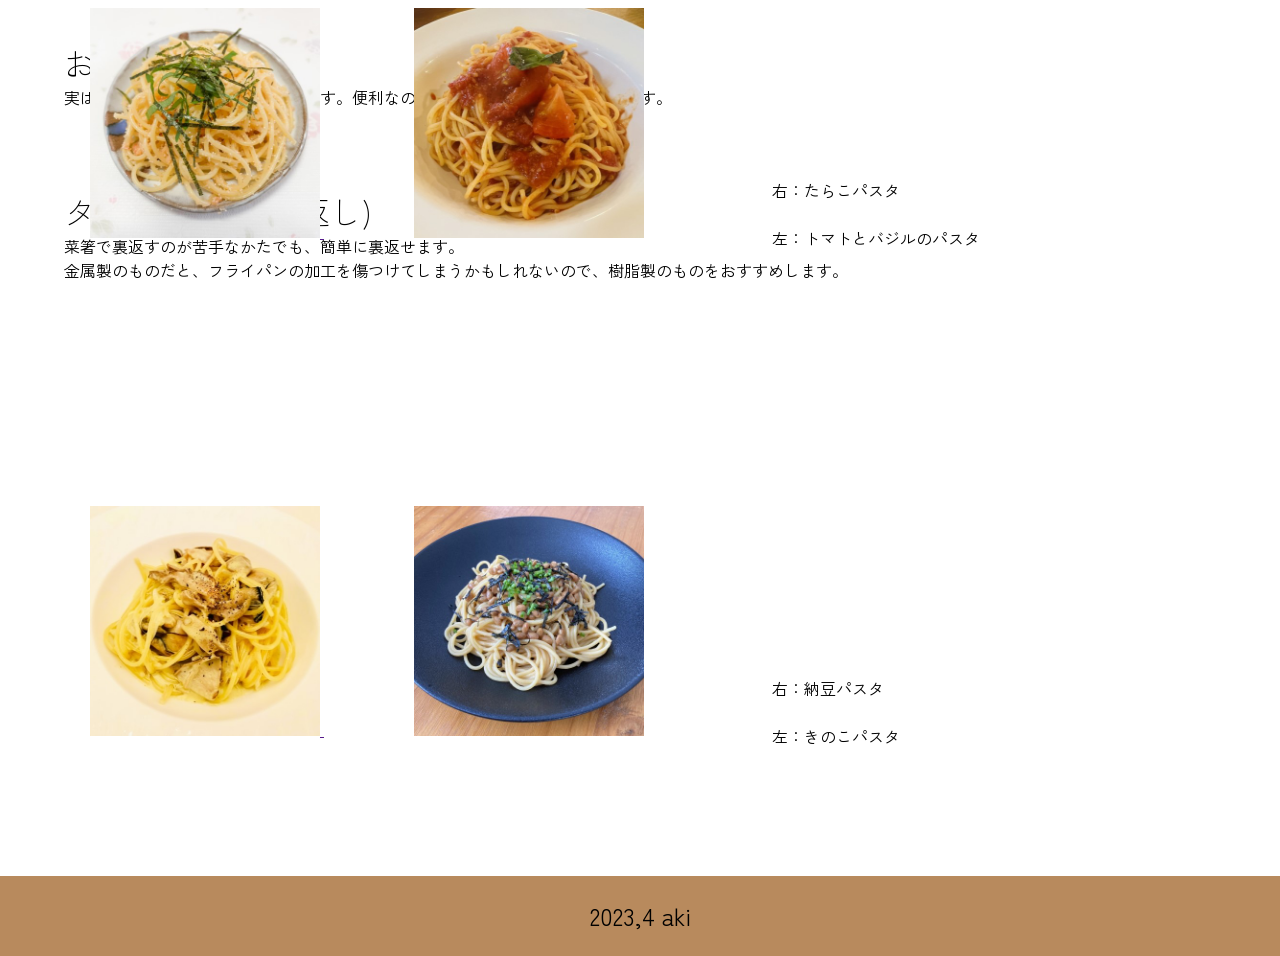
==== commit 194b1b4d: "commit" ====
--- a/index.html
+++ b/index.html
@@ -304,31 +304,6 @@
       <div id="modal05" class="modal js-modal">
          <div class="modal_bg js-modal-close"></div>
             <div class="modal_content">
-               <h4>納豆パスタ</h4>
-               <div class="pasta-content">
-                  <h5>材料(一人分)</h5>
-                     <p>パスタ・・・100g</p>
-                     <p>納豆・・・1パック</p>
-                     <p>めんつゆ・・・大さじ1</p>
-                     <p>ネギ・・・適量</p>
-                     <p>刻み海苔・・・適量</p>
-                  <h5>作り方</h5>
-                     <p>パスタを表示時間通りに茹でる。</p>
-                     <p>茹で上がったパスタに納豆とめんつゆを混ぜる。</p>
-                     <p>ネギを散らして完成</p>
-                  <div class="point">
-                     <h5>ポイント</h5>
-                        <p>ネギだけでなく、刻み海苔などを加えてもおいしいです。<br>
-                        具は、めんつゆに合うものならなんでも大丈夫です。加熱してから入れてください。</p>
-
-                  </div>
-               </div>
-            <a class="js-modal-close" href="">close</a>
-         </div>
-      </div>
-      <div id="modal06" class="modal js-modal">
-         <div class="modal_bg js-modal-close"></div>
-            <div class="modal_content">
                <h4>きのこパスタ</h4>
                <div class="pasta-content">
                   <h5>材料(一人分)</h5>
@@ -351,13 +326,39 @@
                            きのこにオリーブオイルが染みると、よりおいしくなります。<br>
                            好みに合わせてお試しください。
                         </p>
-               </div>
-            </div>
-         </div>
-      <a class="js-modal-close" href="">close</a>
+                  </div>
+               </div>
+            <a class="js-modal-close" href="">close</a>
+         </div>
+      </div>
+      <div id="modal06" class="modal js-modal">
+         <div class="modal_bg js-modal-close"></div>
+            <div class="modal_content">
+               <h4>納豆パスタ</h4>
+               <div class="pasta-content">
+                  <h5>材料(一人分)</h5>
+                     <p>パスタ・・・100g</p>
+                     <p>納豆・・・1パック</p>
+                     <p>めんつゆ・・・大さじ1</p>
+                     <p>ネギ・・・適量</p>
+                     <p>刻み海苔・・・適量</p>
+                  <h5>作り方</h5>
+                     <p>パスタを表示時間通りに茹でる。</p>
+                     <p>茹で上がったパスタに納豆とめんつゆを混ぜる。</p>
+                     <p>ネギを散らして完成</p>
+                  <div class="point">
+                     <h5>ポイント</h5>
+                        <p>
+                           ネギだけでなく、刻み海苔などを加えてもおいしいです。<br>
+                           具は、めんつゆに合うものならなんでも大丈夫です。加熱してから入れてください。
+                        </p>
+                     </div>
+                  </div>
+               </div>
+            <a class="js-modal-close" href="">close</a>
    </div>
    </section>
-
+   
    <footer>
       <p>2023,4 aki</p>
    </footer>
--- a/style.css
+++ b/style.css
@@ -101,9 +101,7 @@
     line-height: 150%;
 }  
 #first img{
-    height:  100vh;
-    width: 100%;
-    
+    width: 100%;
 }
 
 #merit {
@@ -115,7 +113,6 @@
 
 #merit img{
     width: 100%;
-    height: auto;
     object-fit: contain;
     top: 0;
 }
@@ -286,7 +283,6 @@
     padding-top: 5%;
     padding-bottom: 5%;
     font-size: 45px;
-    display: grid;
     place-items: center;
     font-weight: 100;
 }
@@ -294,14 +290,14 @@
 .pasta-content h5 {
     padding-bottom: 2%;
     width: 70%;
-    margin: auto;
+    margin: 5%;
     font-size: 30px;
     font-weight: 100;
     border-bottom: 2px solid #D64D00;
 }
 
 .pasta-content p {
-    padding: 1%;
+    margin: 3%;
     border-bottom: 1px solid #000000;
     
 }
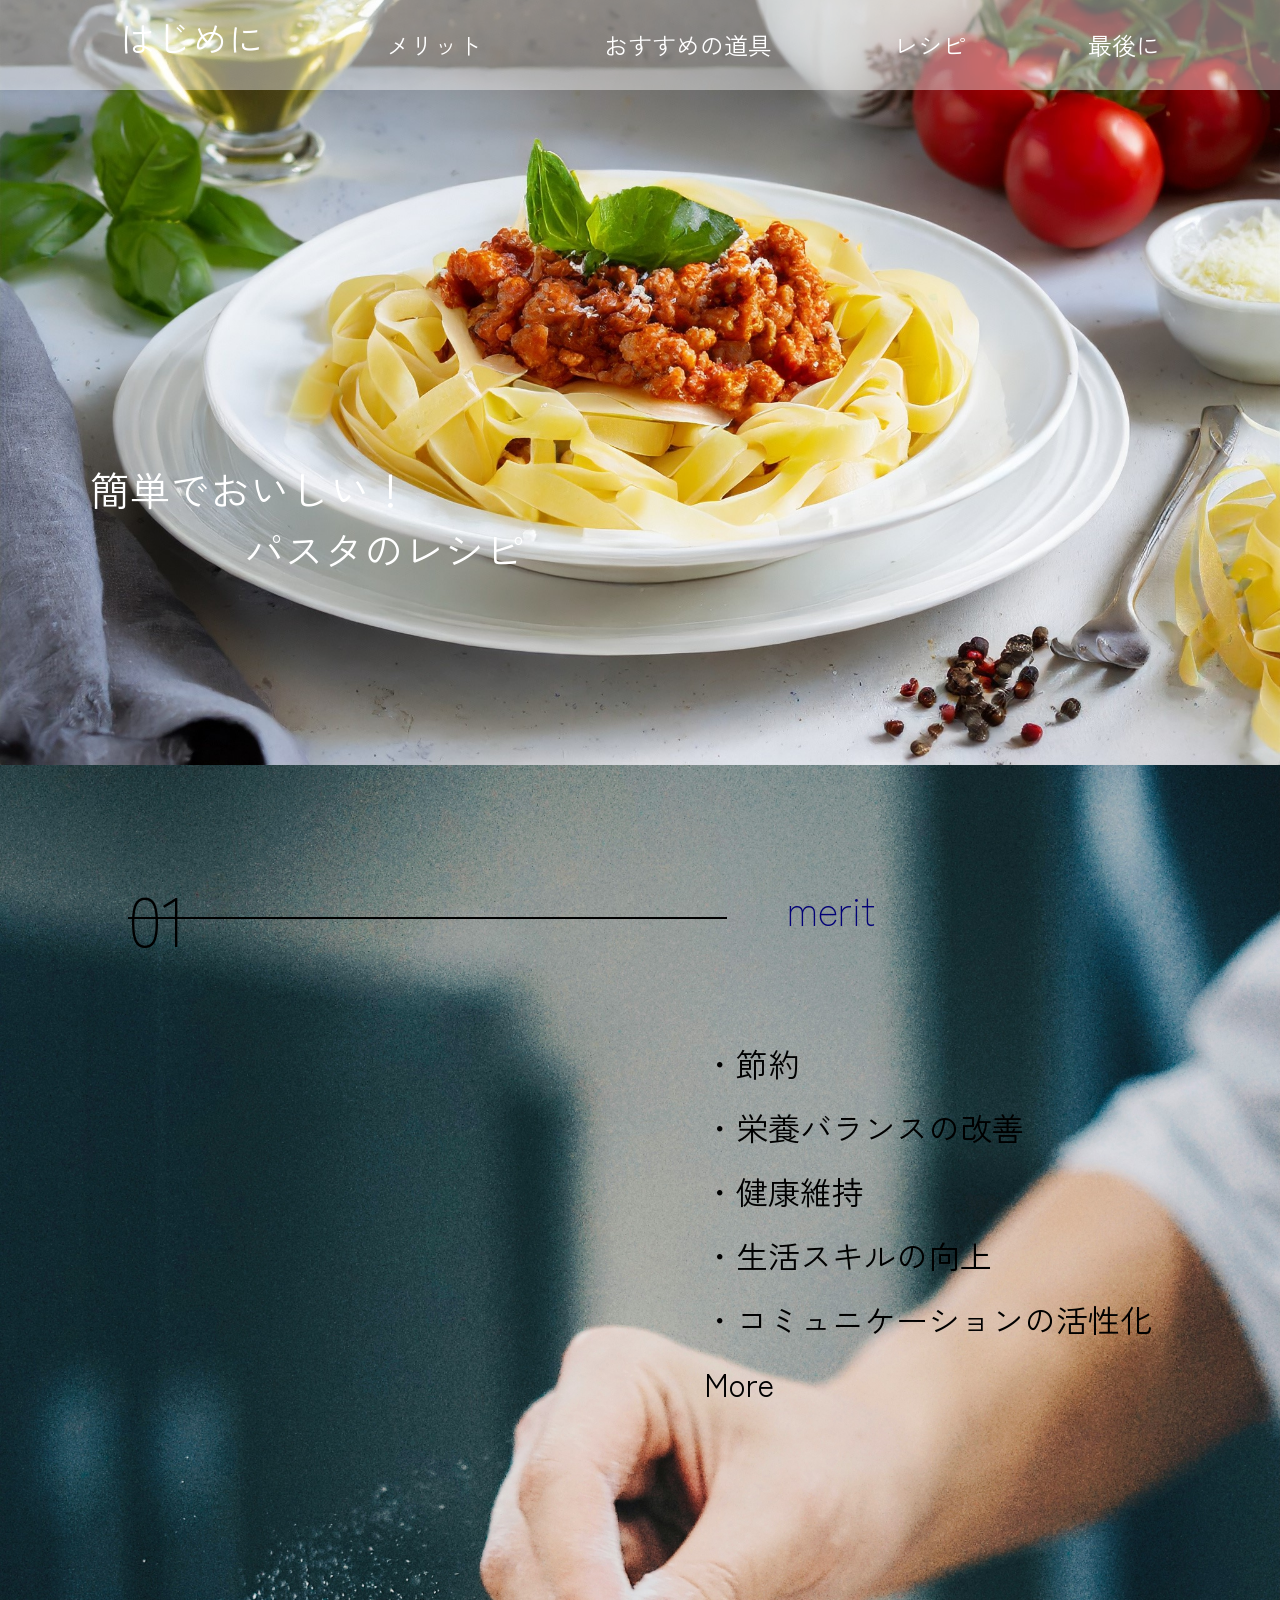
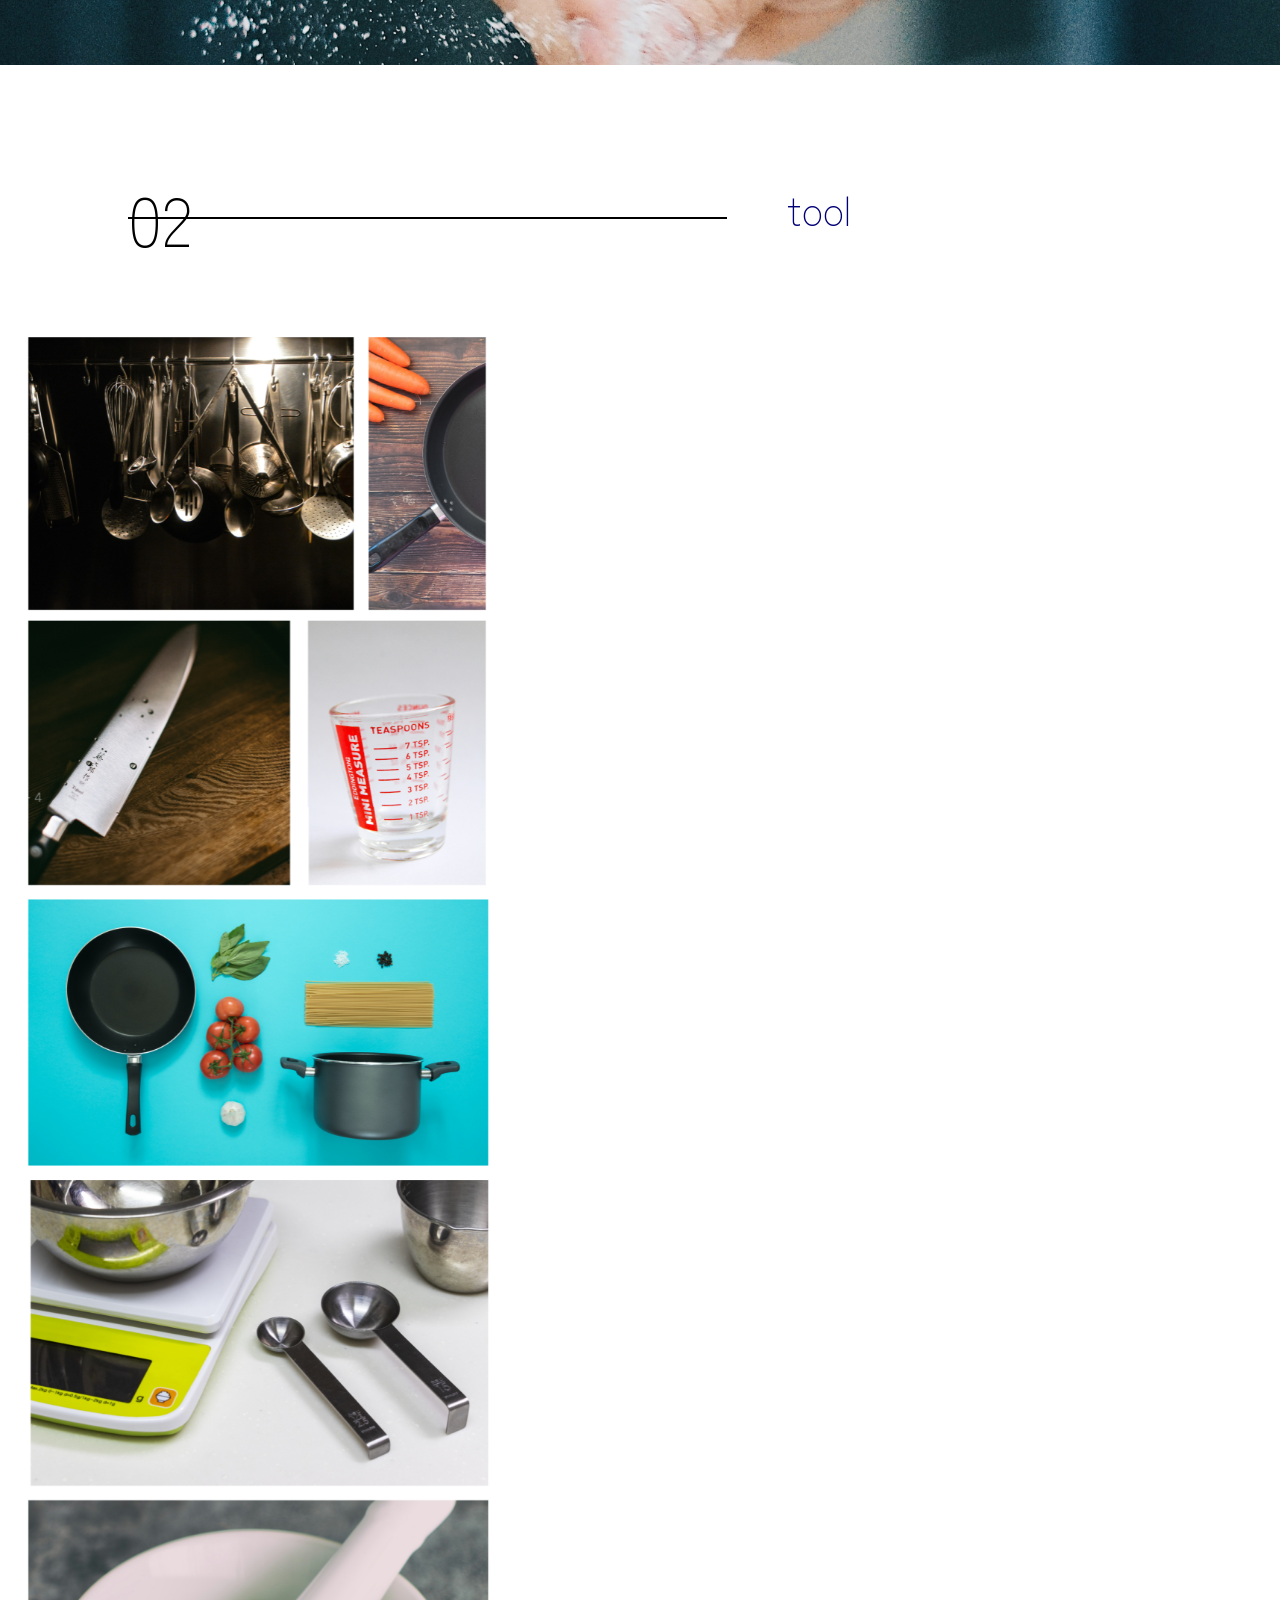
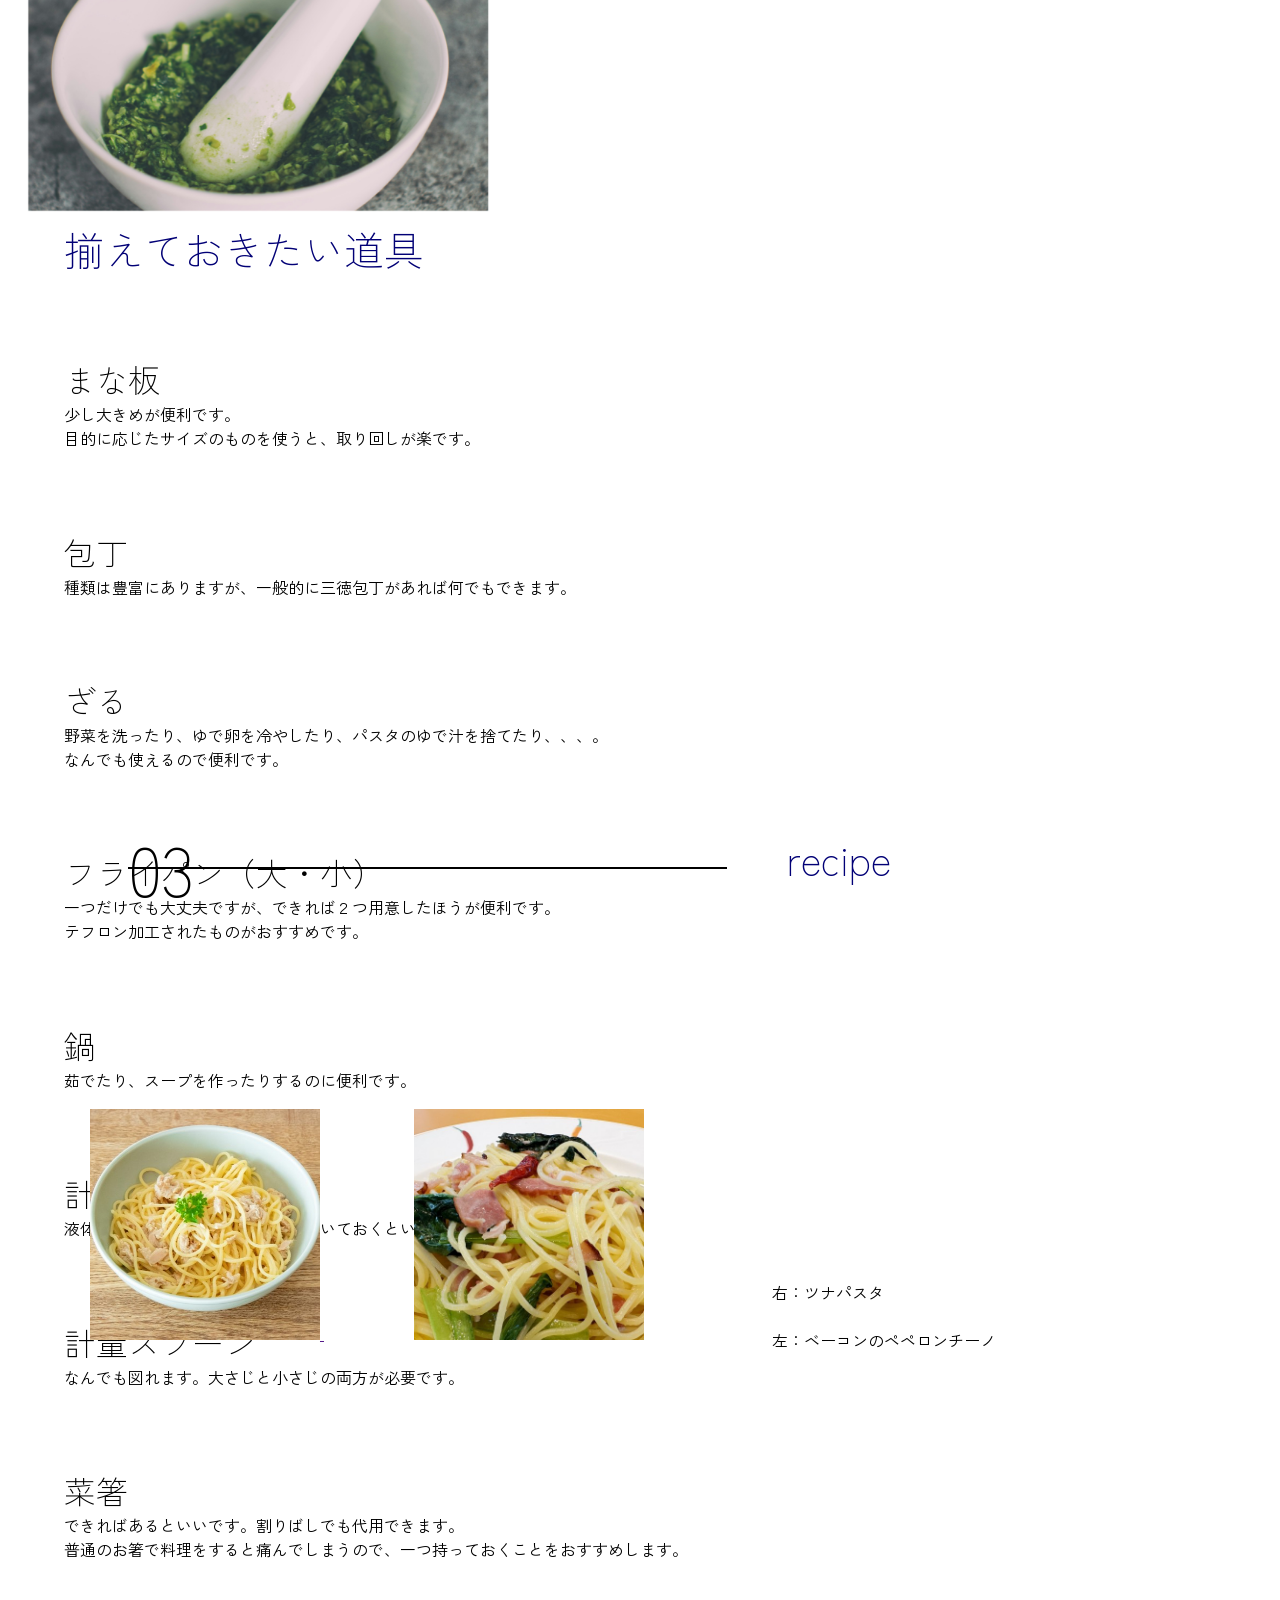
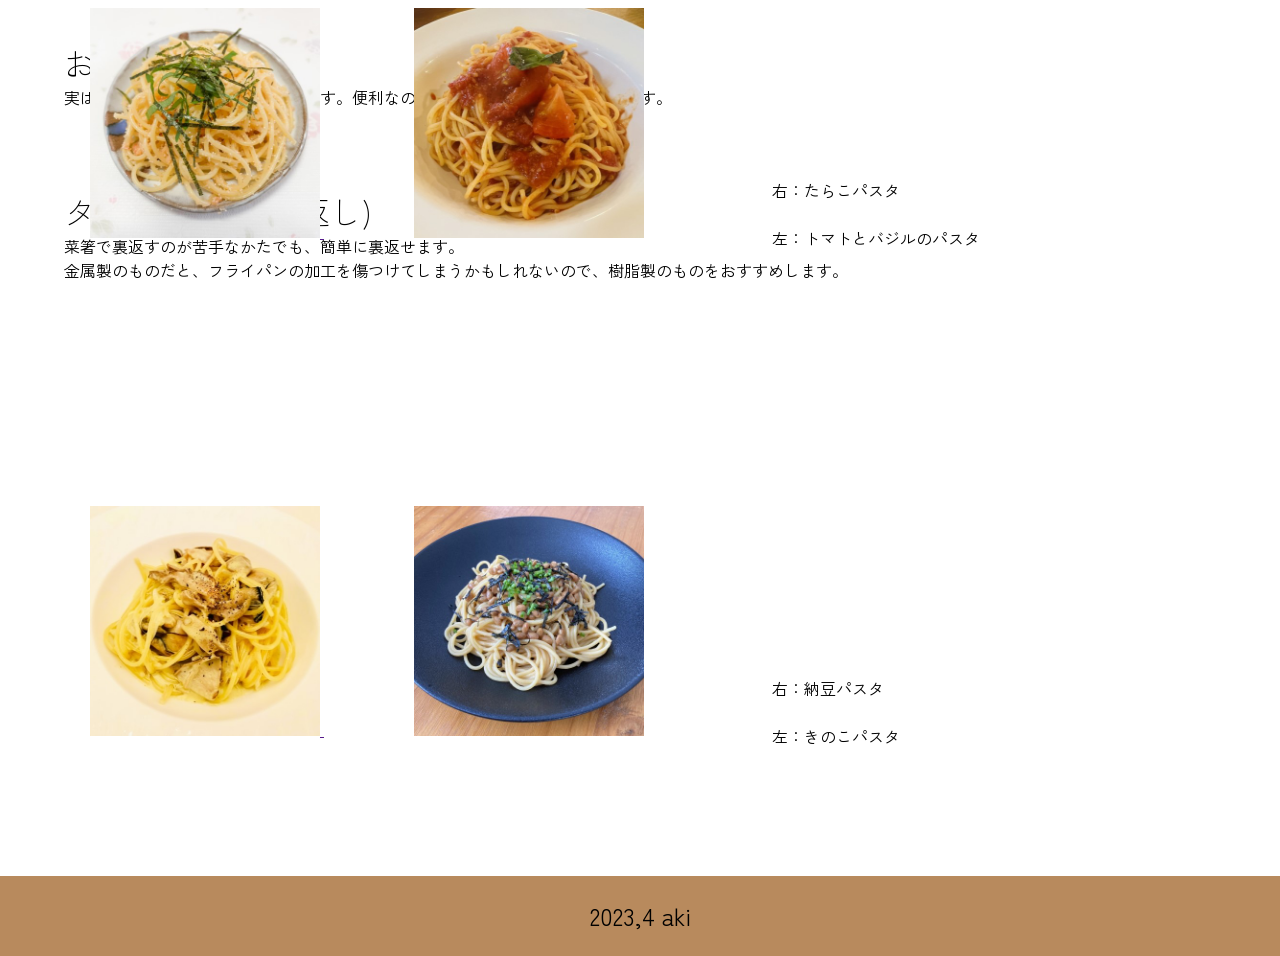
==== commit 7052f13e: "commit" ====
--- a/index.html
+++ b/index.html
@@ -331,31 +331,32 @@
             <a class="js-modal-close" href="">close</a>
          </div>
       </div>
-      <div id="modal06" class="modal js-modal">
-         <div class="modal_bg js-modal-close"></div>
-            <div class="modal_content">
-               <h4>納豆パスタ</h4>
-               <div class="pasta-content">
-                  <h5>材料(一人分)</h5>
-                     <p>パスタ・・・100g</p>
-                     <p>納豆・・・1パック</p>
-                     <p>めんつゆ・・・大さじ1</p>
-                     <p>ネギ・・・適量</p>
-                     <p>刻み海苔・・・適量</p>
-                  <h5>作り方</h5>
-                     <p>パスタを表示時間通りに茹でる。</p>
-                     <p>茹で上がったパスタに納豆とめんつゆを混ぜる。</p>
-                     <p>ネギを散らして完成</p>
-                  <div class="point">
-                     <h5>ポイント</h5>
-                        <p>
-                           ネギだけでなく、刻み海苔などを加えてもおいしいです。<br>
-                           具は、めんつゆに合うものならなんでも大丈夫です。加熱してから入れてください。
-                        </p>
-                     </div>
-                  </div>
-               </div>
-            <a class="js-modal-close" href="">close</a>
+
+   <div id="modal06" class="modal js-modal">
+      <div class="modal_bg js-modal-close"></div>
+         <div class="modal_content">
+            <h4>納豆パスタ</h4>
+            <div class="pasta-content">
+               <h5>材料(一人分)</h5>
+               <p>パスタ・・・100g</p>
+               <p>納豆・・・1パック</p>
+               <p>めんつゆ・・・大さじ1</p>
+               <p>ネギ・・・適量</p>
+               <p>刻み海苔・・・適量</p>
+            <h5>作り方</h5>
+               <p>パスタを表示時間通りに茹でる。</p>
+               <p>茹で上がったパスタに納豆とめんつゆを混ぜる。</p>
+               <p>ネギを散らして完成</p>
+            <div class="point">
+               <h5>ポイント</h5>
+                  <p>
+                     ネギだけでなく、刻み海苔などを加えてもおいしいです。<br>
+                     具は、めんつゆに合うものならなんでも大丈夫です。加熱してから入れてください。
+                  </p>
+               </div>
+            </div>
+         <a class="js-modal-close" href="">close</a>
+      </div>
    </div>
    </section>
    
--- a/style.css
+++ b/style.css
@@ -261,10 +261,6 @@
 	visibility: visible;
 }
 
-.js-modal-close {
-    overflow: scroll;
-}
-
 /*モーダル枠の指定*/
 .modal-content{
     background-image: url(/images/n3.jpg);
@@ -276,12 +272,11 @@
     flex-direction: column;
     margin: auto;
     padding-bottom: 10%;
-    overflow: scroll;
+    overflow-y: scroll;
+    overflow-x: hidden;
 }
 
 .modal_content h4 {
-    padding-top: 5%;
-    padding-bottom: 5%;
     font-size: 45px;
     place-items: center;
     font-weight: 100;
@@ -302,10 +297,10 @@
     
 }
 
-.modal-close {
-    height: 30px;
-    width: auto;
-}
+.js-modal-close a {
+    display: flex;
+    justify-content: flex-end;
+} 
 
 footer {
     font-family: 'Inter', sans-serif;
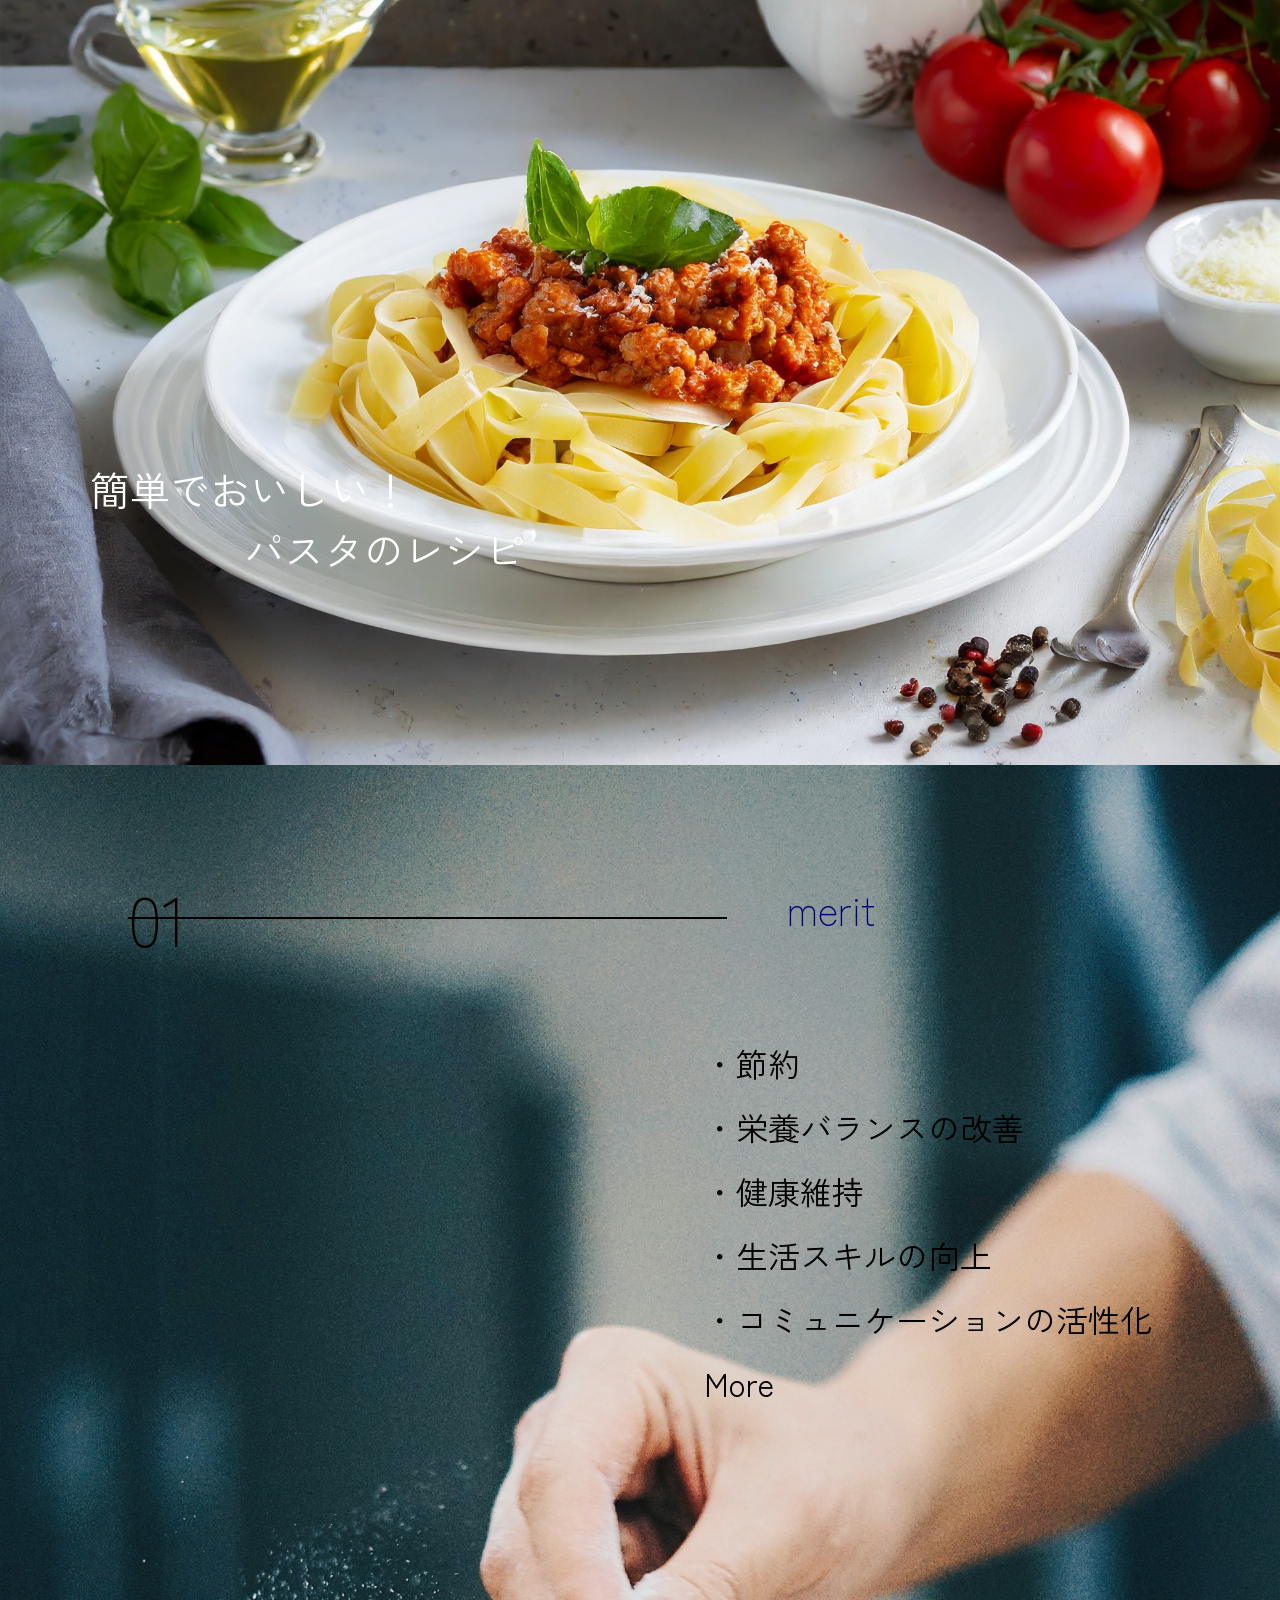
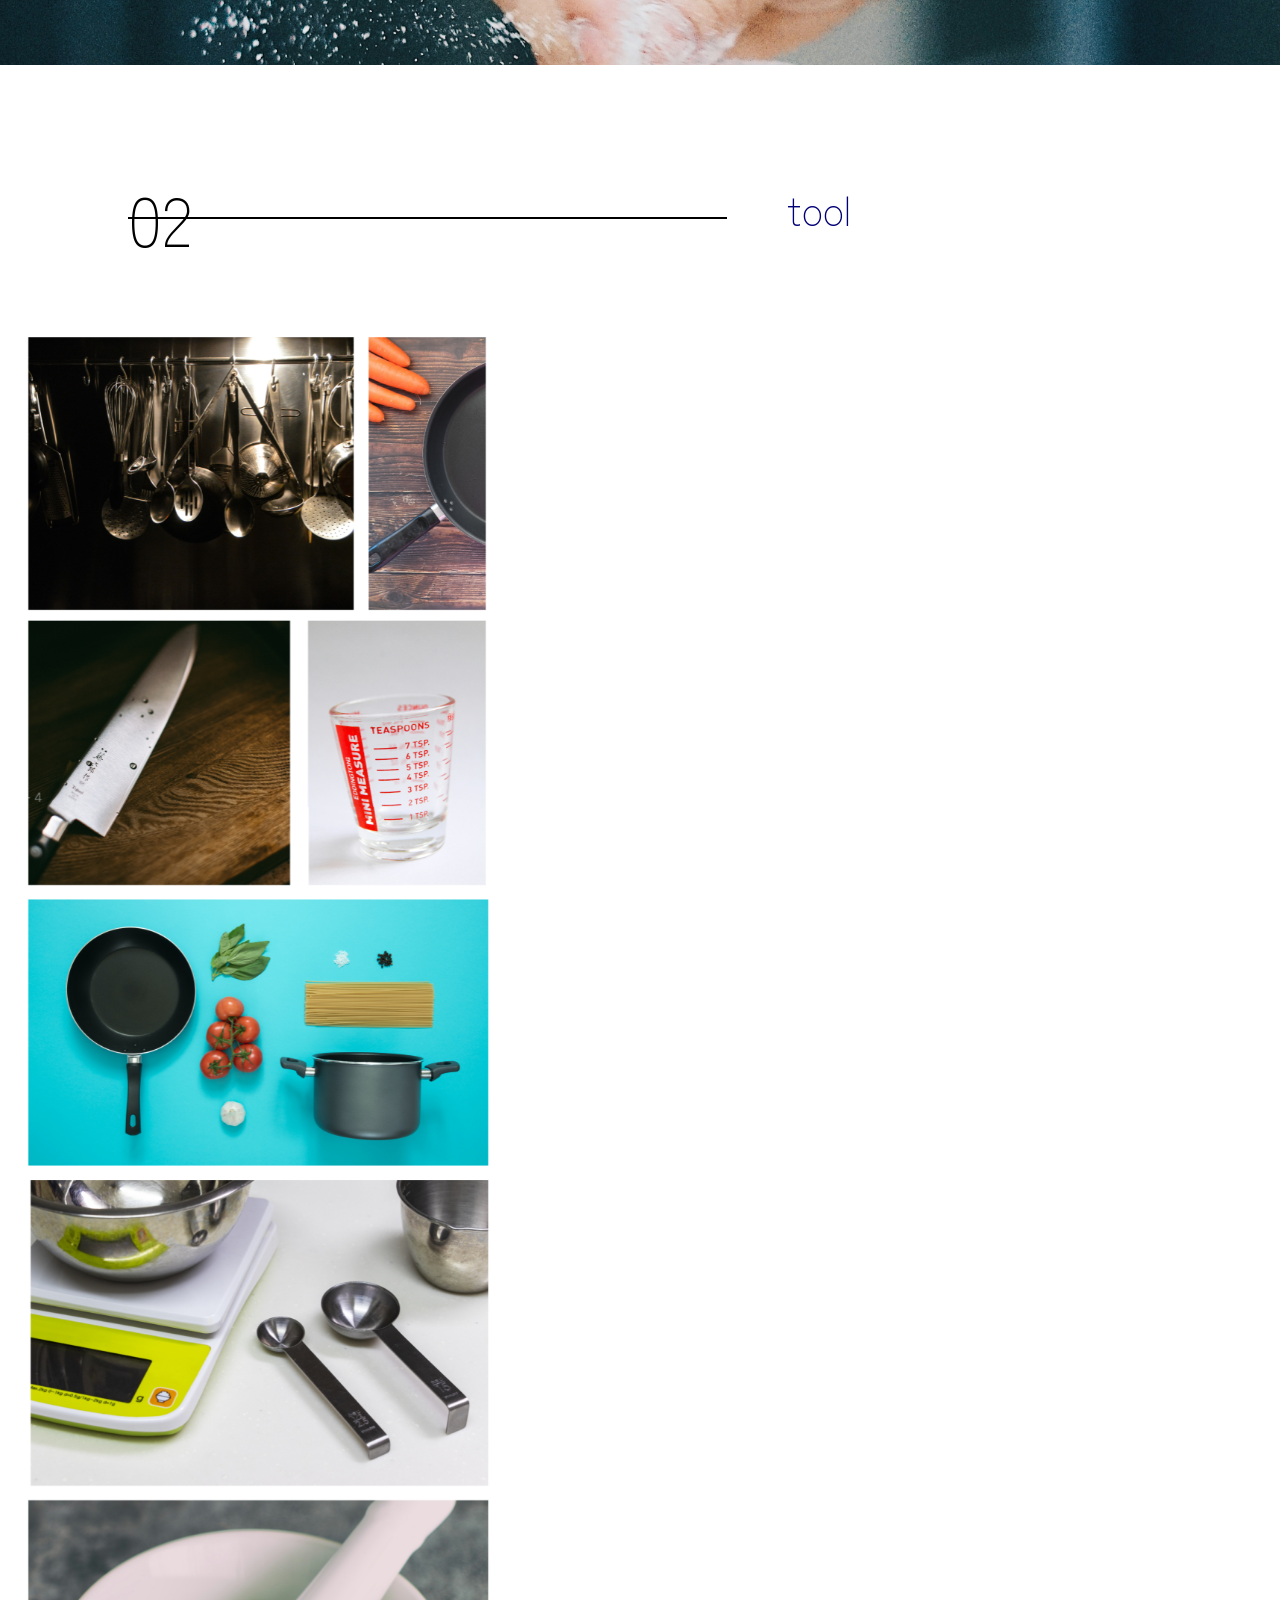
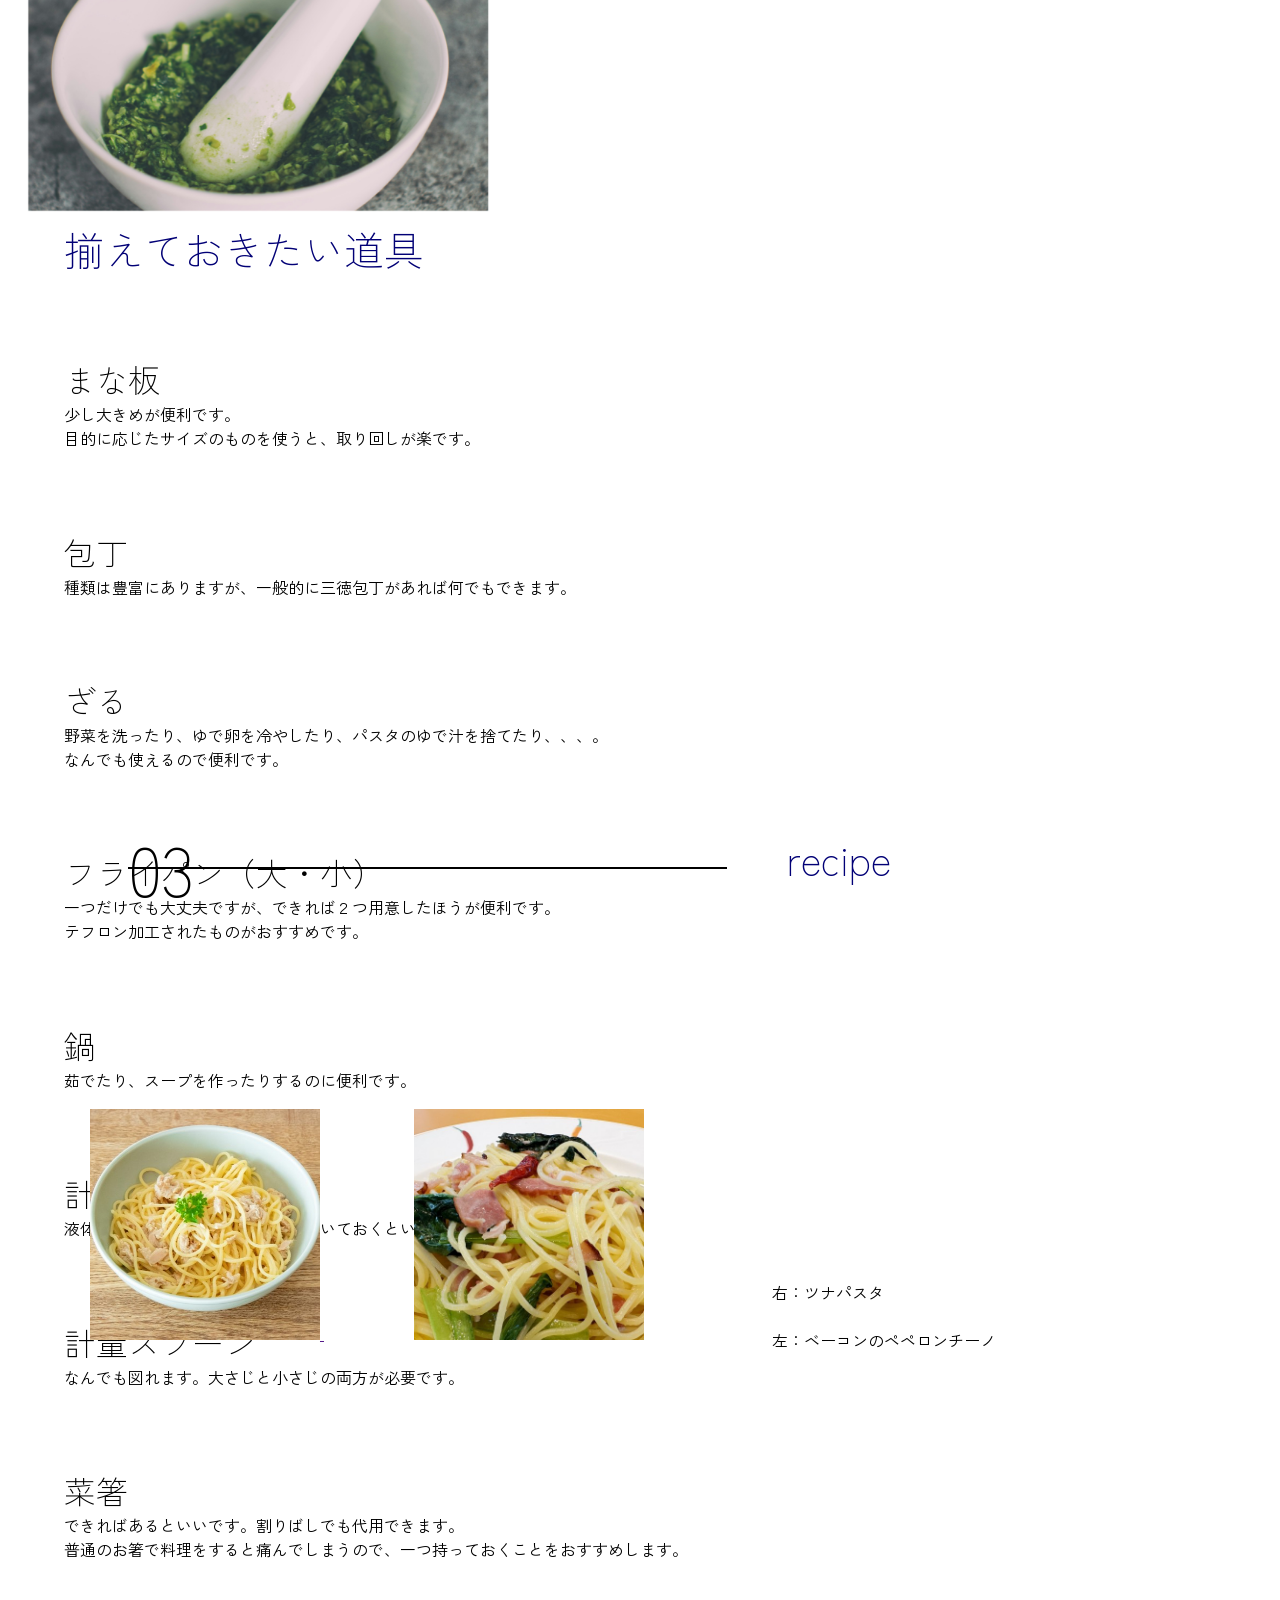
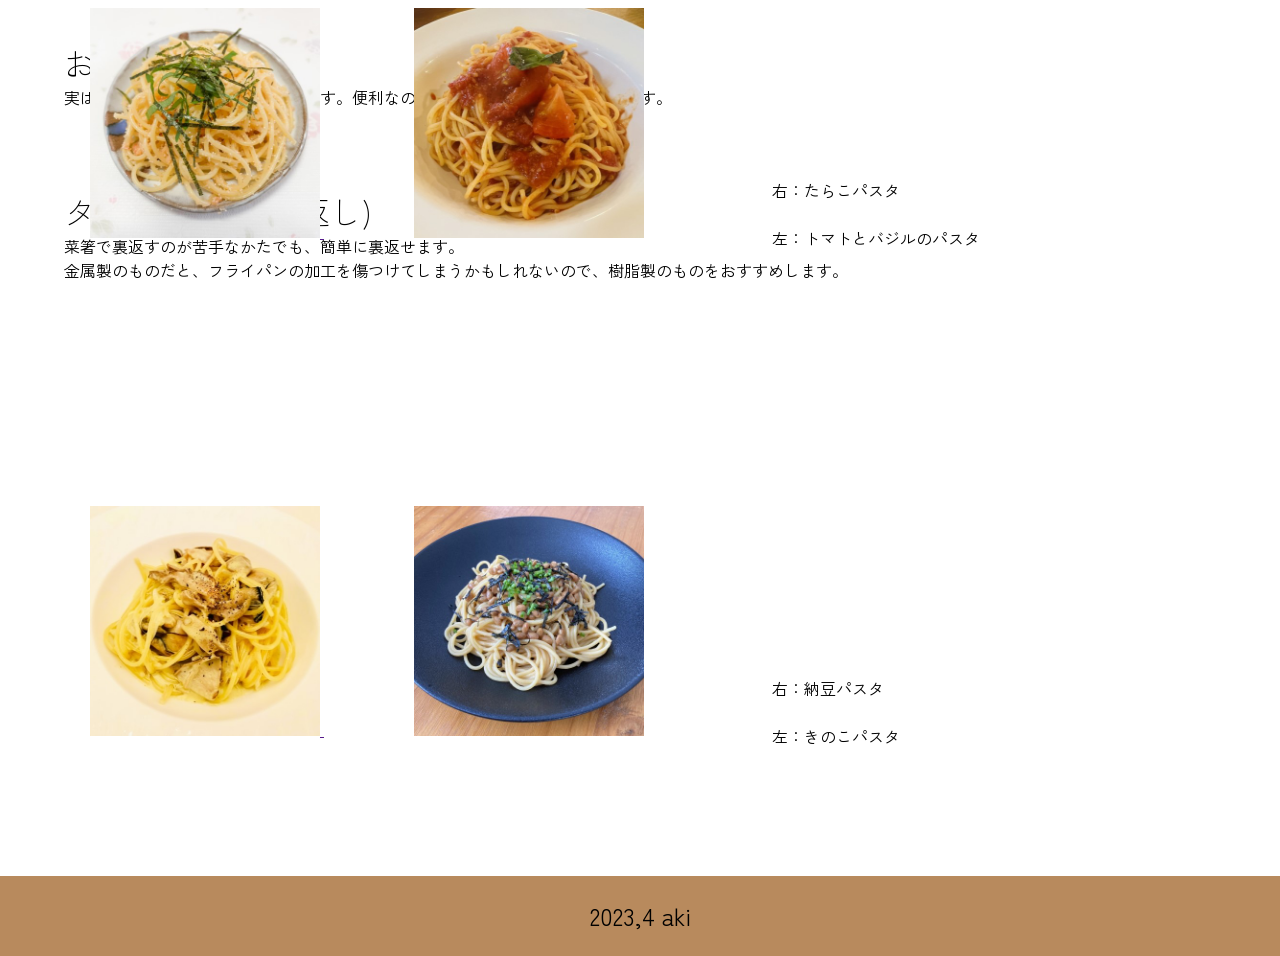
==== commit f3451ce5: "commit" ====
--- a/index.html
+++ b/index.html
@@ -164,7 +164,7 @@
          <a class="js-modal-open" href="" data-target="modal05">
             <img src="/images/kinoko1.jpg">
          </a>
-         <a class="js-modal-open" href="" data-target="modal0">
+         <a class="js-modal-open" href="" data-target="modal06">
             <img src="/images/natto1.jpg">
          </a>
       </div>
@@ -332,32 +332,32 @@
          </div>
       </div>
 
-   <div id="modal06" class="modal js-modal">
-      <div class="modal_bg js-modal-close"></div>
-         <div class="modal_content">
-            <h4>納豆パスタ</h4>
-            <div class="pasta-content">
-               <h5>材料(一人分)</h5>
-               <p>パスタ・・・100g</p>
-               <p>納豆・・・1パック</p>
-               <p>めんつゆ・・・大さじ1</p>
-               <p>ネギ・・・適量</p>
-               <p>刻み海苔・・・適量</p>
-            <h5>作り方</h5>
-               <p>パスタを表示時間通りに茹でる。</p>
-               <p>茹で上がったパスタに納豆とめんつゆを混ぜる。</p>
-               <p>ネギを散らして完成</p>
-            <div class="point">
-               <h5>ポイント</h5>
-                  <p>
-                     ネギだけでなく、刻み海苔などを加えてもおいしいです。<br>
-                     具は、めんつゆに合うものならなんでも大丈夫です。加熱してから入れてください。
-                  </p>
-               </div>
-            </div>
-         <a class="js-modal-close" href="">close</a>
-      </div>
-   </div>
+      <div id="modal06" class="modal js-modal">
+         <div class="modal_bg js-modal-close"></div>
+            <div class="modal_content">
+               <h4>納豆パスタ</h4>
+               <div class="pasta-content">
+                  <h5>材料(一人分)</h5>
+                  <p>パスタ・・・100g</p>
+                  <p>納豆・・・1パック</p>
+                  <p>めんつゆ・・・大さじ1</p>
+                  <p>ネギ・・・適量</p>
+                  <p>刻み海苔・・・適量</p>
+               <h5>作り方</h5>
+                  <p>パスタを表示時間通りに茹でる。</p>
+                  <p>茹で上がったパスタに納豆とめんつゆを混ぜる。</p>
+                  <p>ネギを散らして完成</p>
+               <div class="point">
+                  <h5>ポイント</h5>
+                     <p>
+                        ネギだけでなく、刻み海苔などを加えてもおいしいです。<br>
+                        具は、めんつゆに合うものならなんでも大丈夫です。加熱してから入れてください。
+                     </p>
+                  </div>
+               </div>
+            <a class="js-modal-close" href="">close</a>
+         </div>
+      </div>
    </section>
    
    <footer>
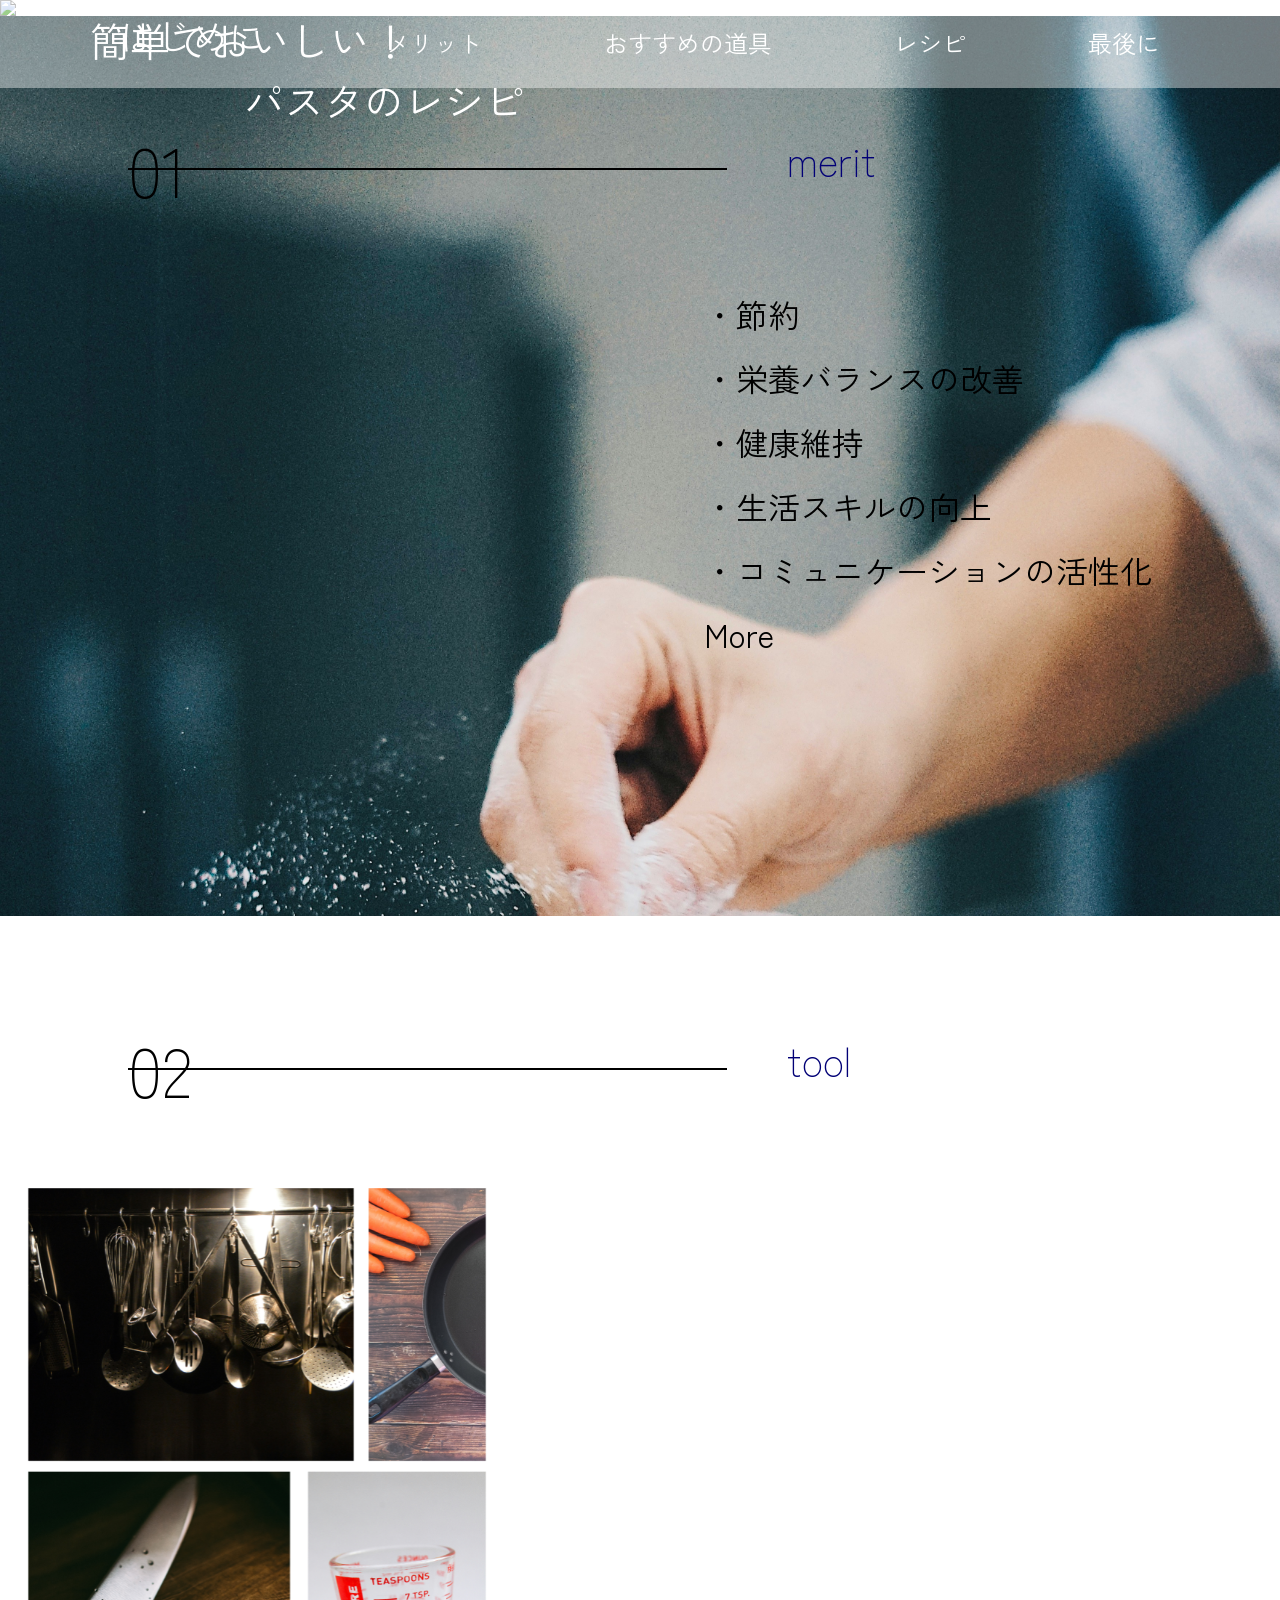
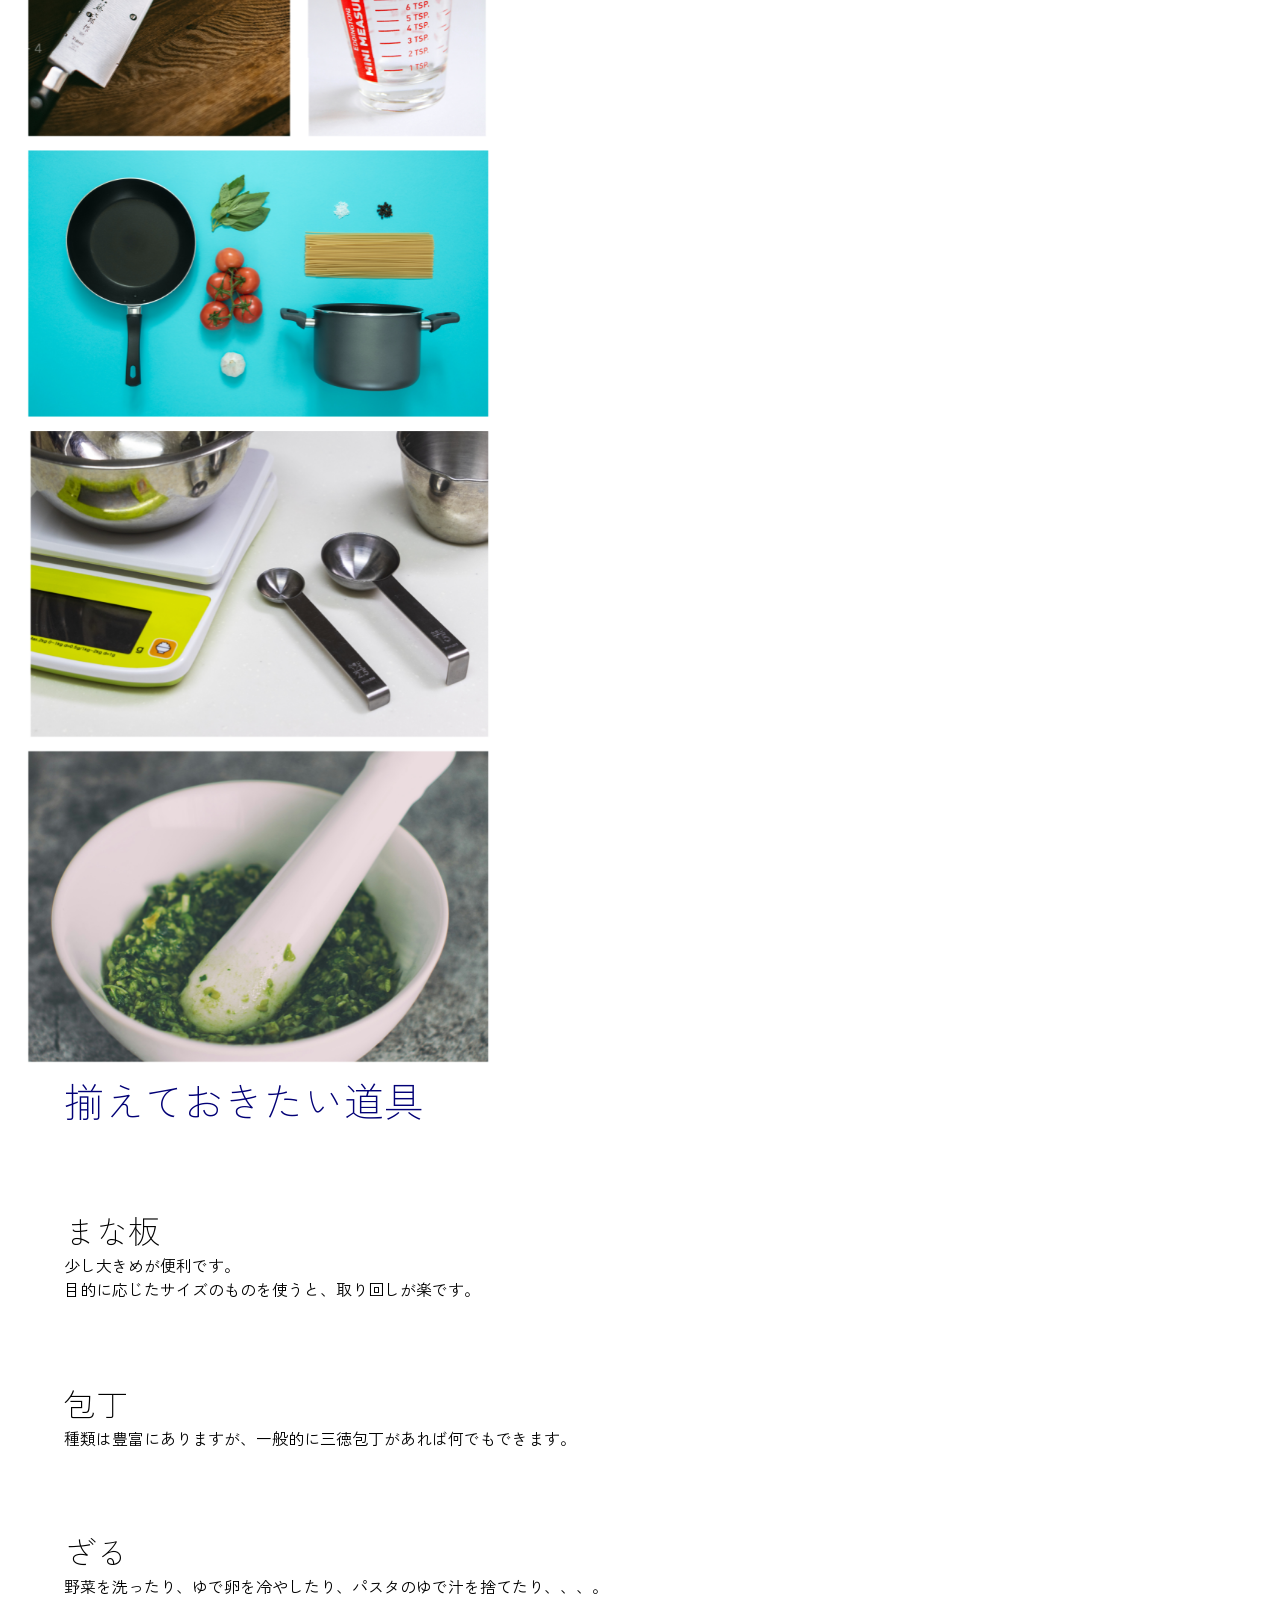
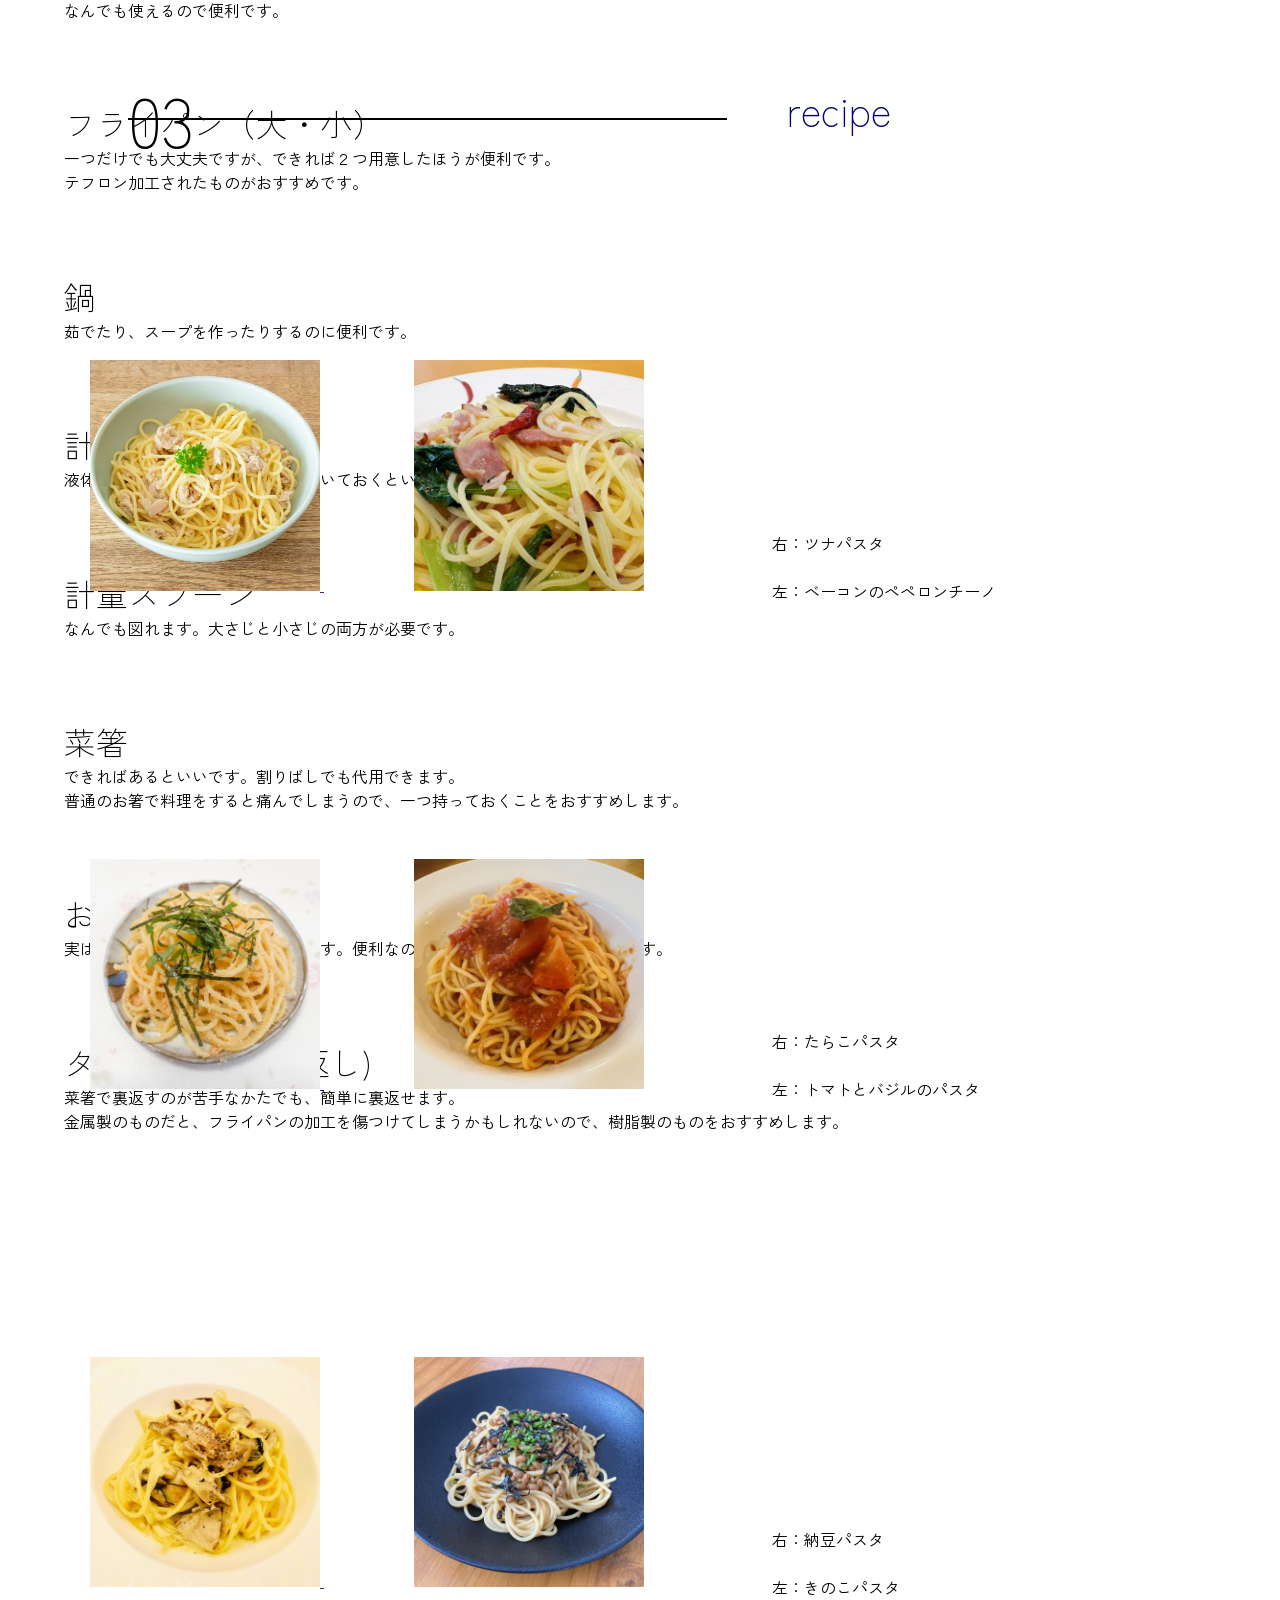
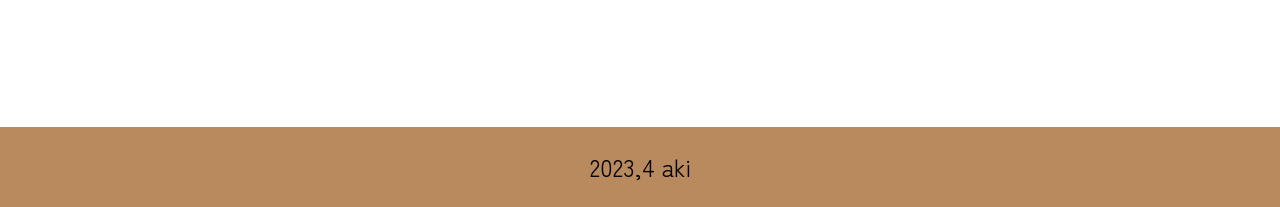
==== commit 02791129: "commit" ====
--- a/index.html
+++ b/index.html
@@ -32,7 +32,7 @@
    </header>
 
    <section id="first">
-      <img src="/images/Firefly パスタ ボロネーゼ シンプル 白 21685.jpg">
+      <img src="/images/pasta--.jpg">
          <p>簡単でおいしい！<br>
             &nbsp;&nbsp;&nbsp;&nbsp;&nbsp;&nbsp;&nbsp;&nbsp;&nbsp;&nbsp;&nbsp;&nbsp;&nbsp;
             パスタのレシピ
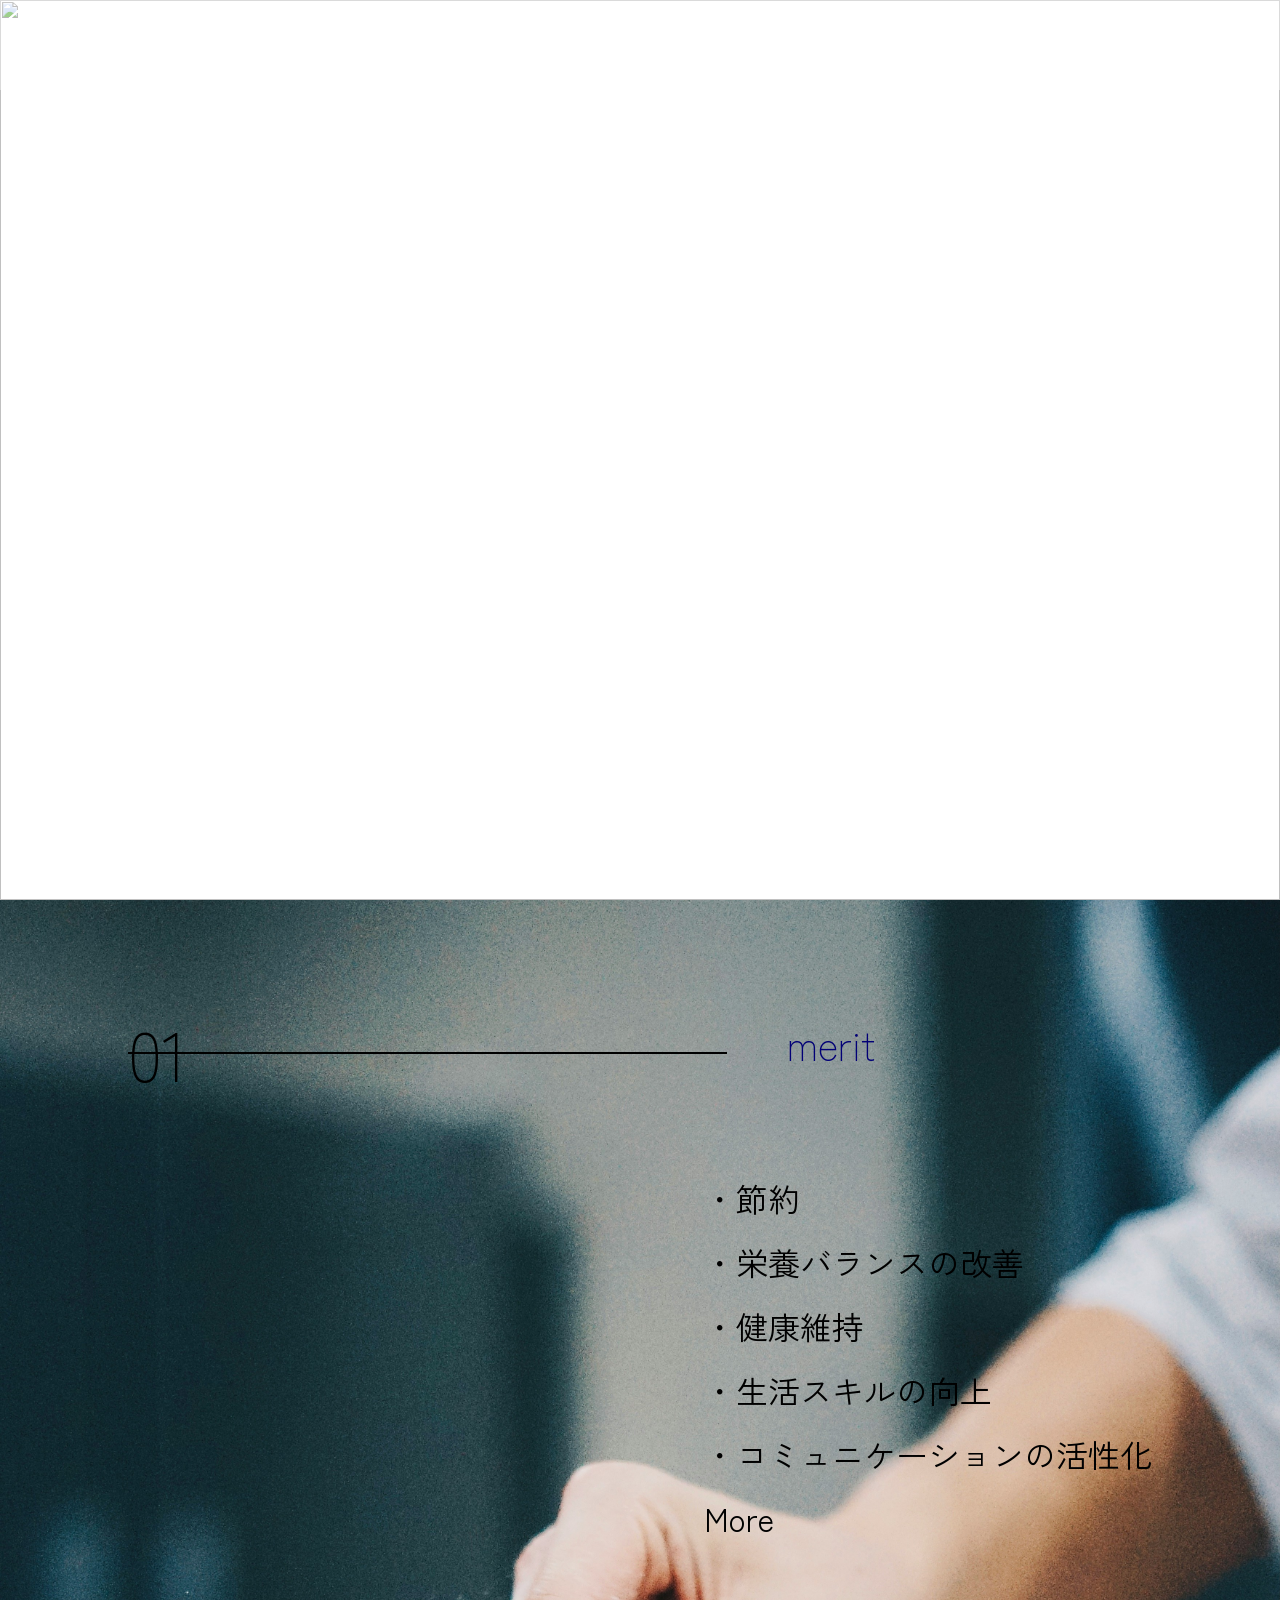
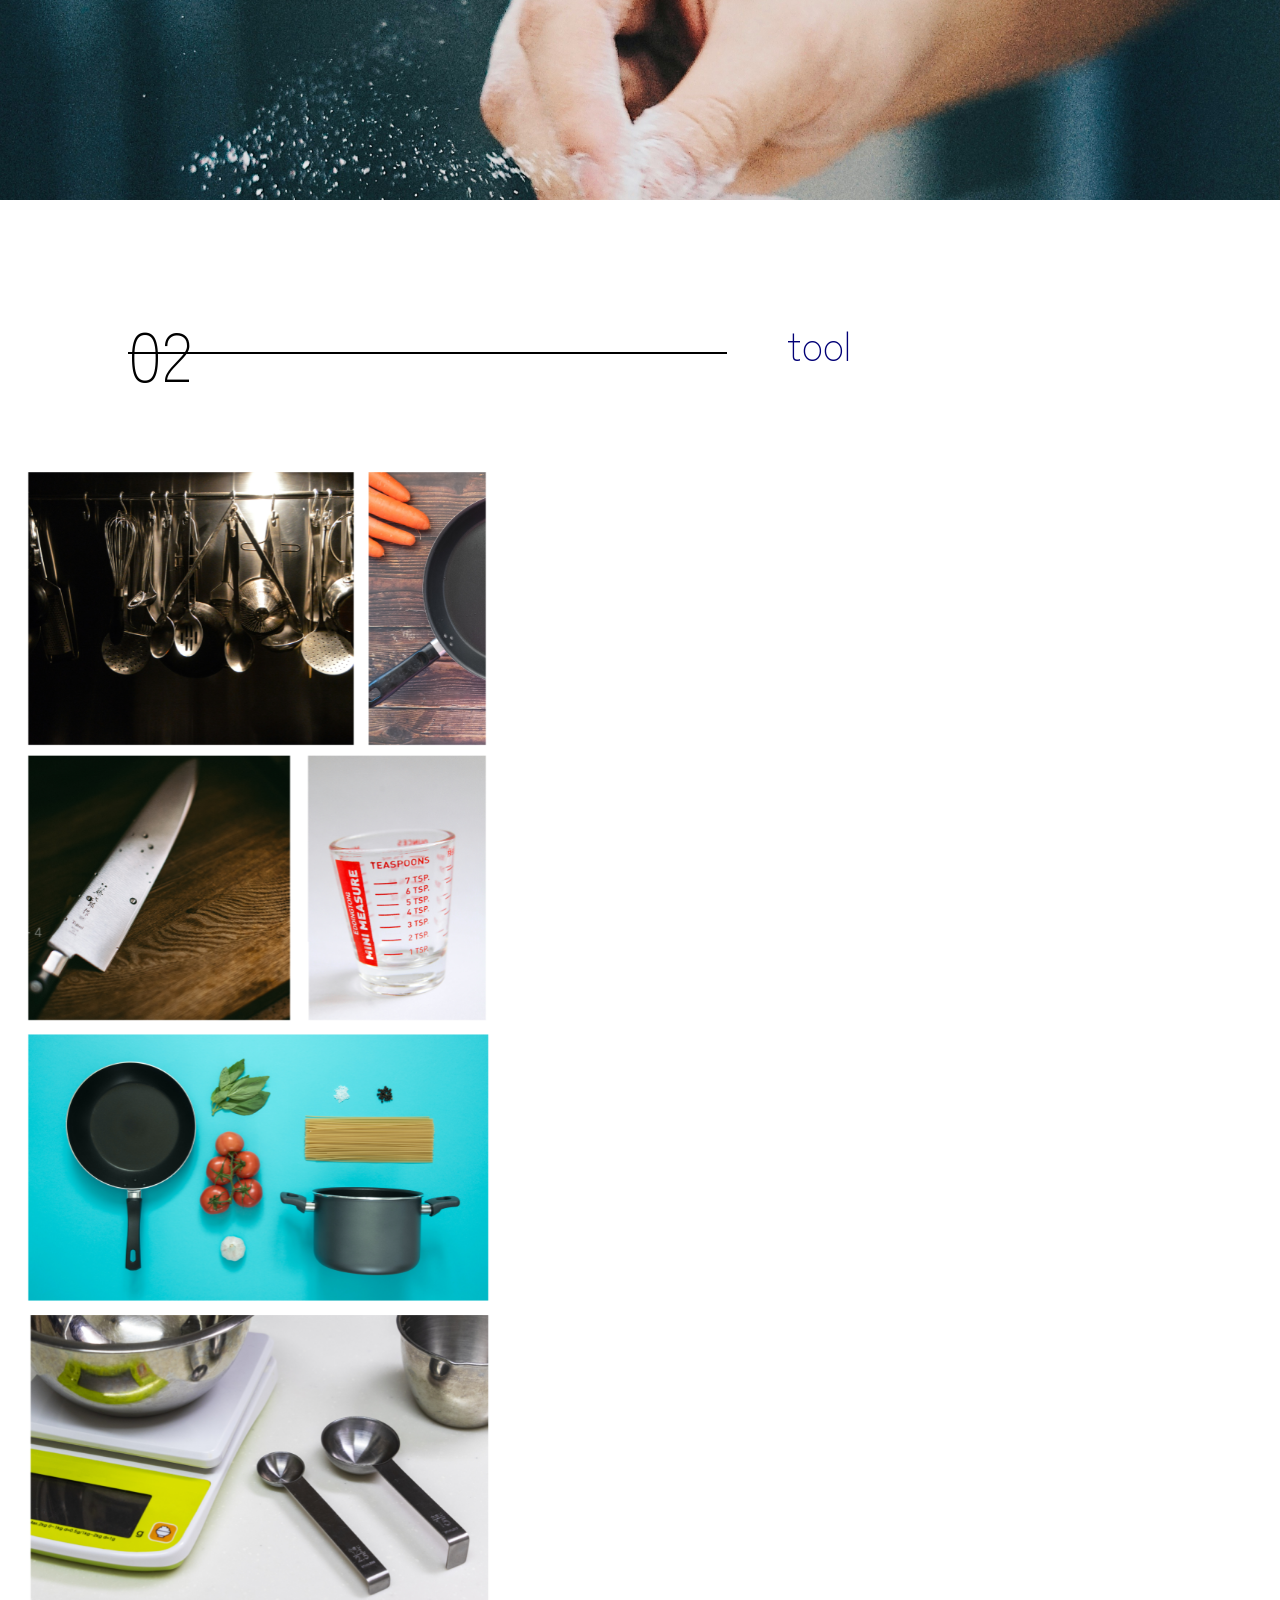
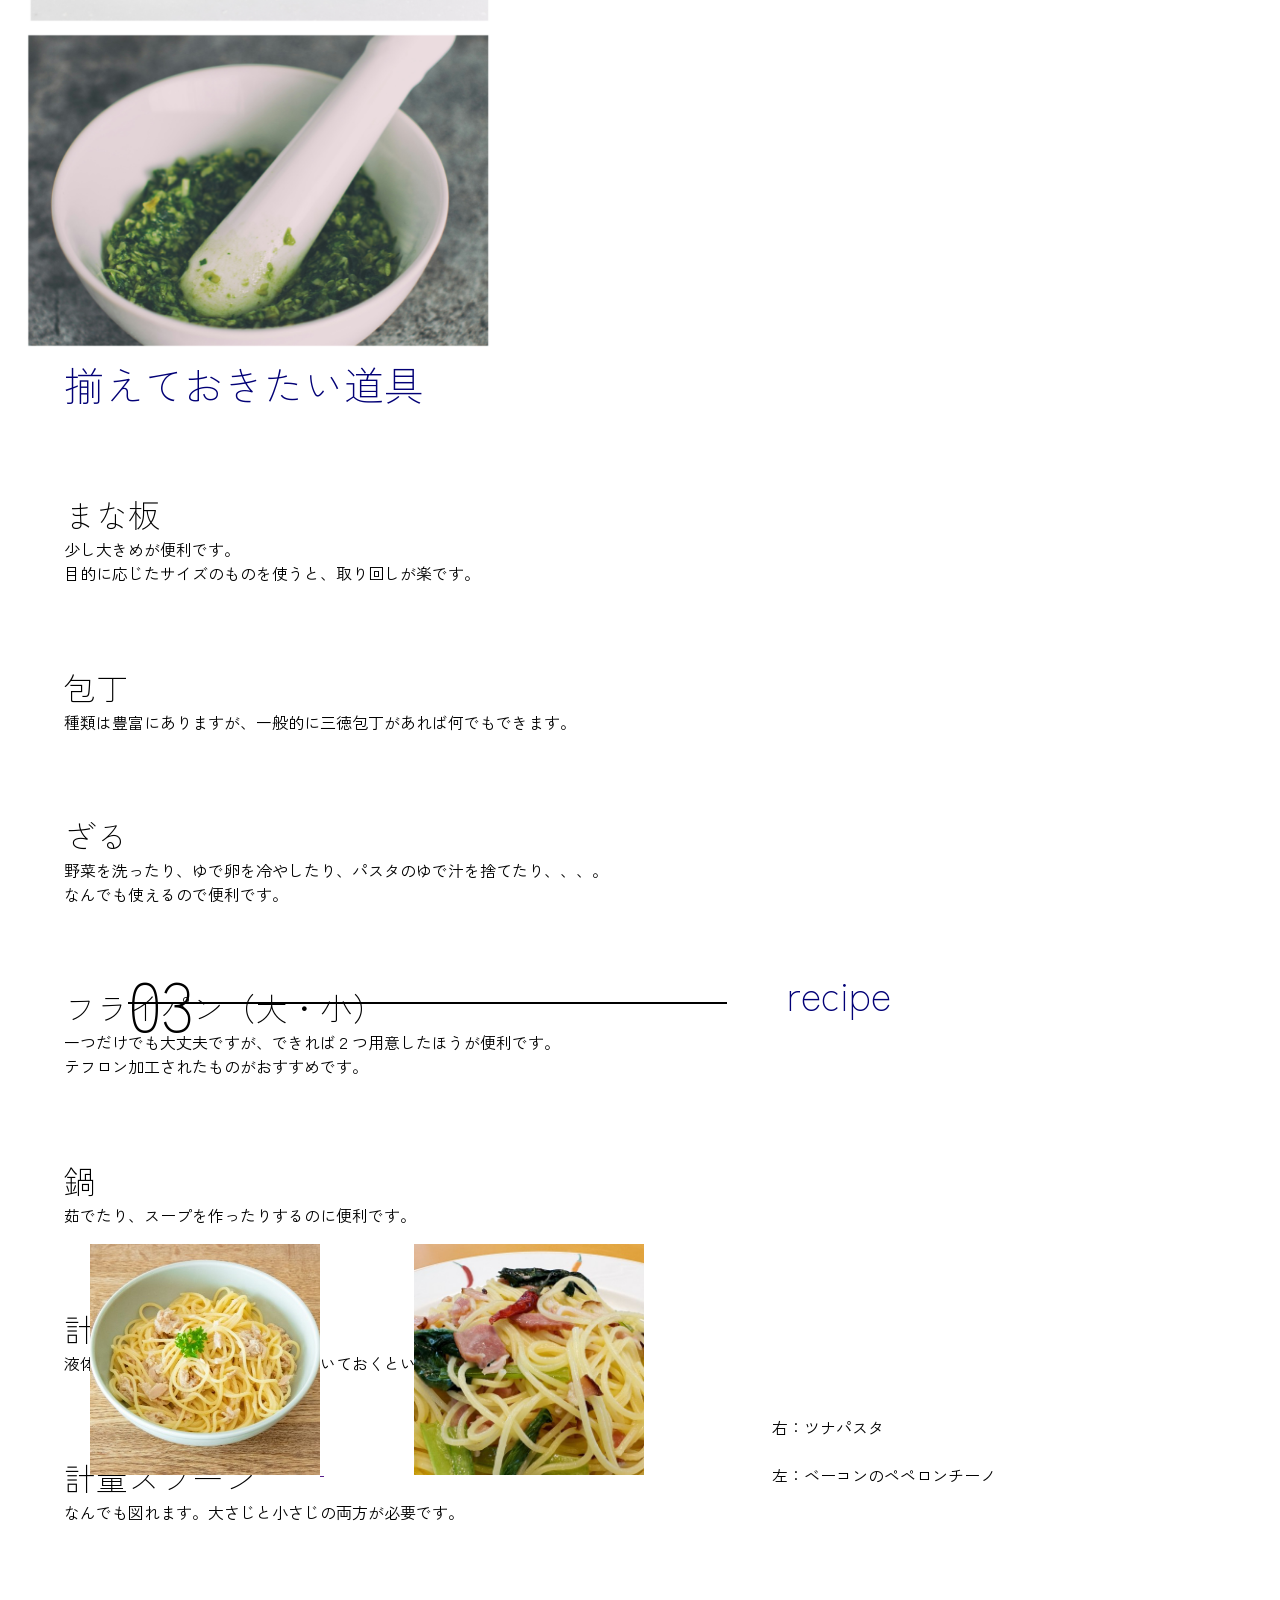
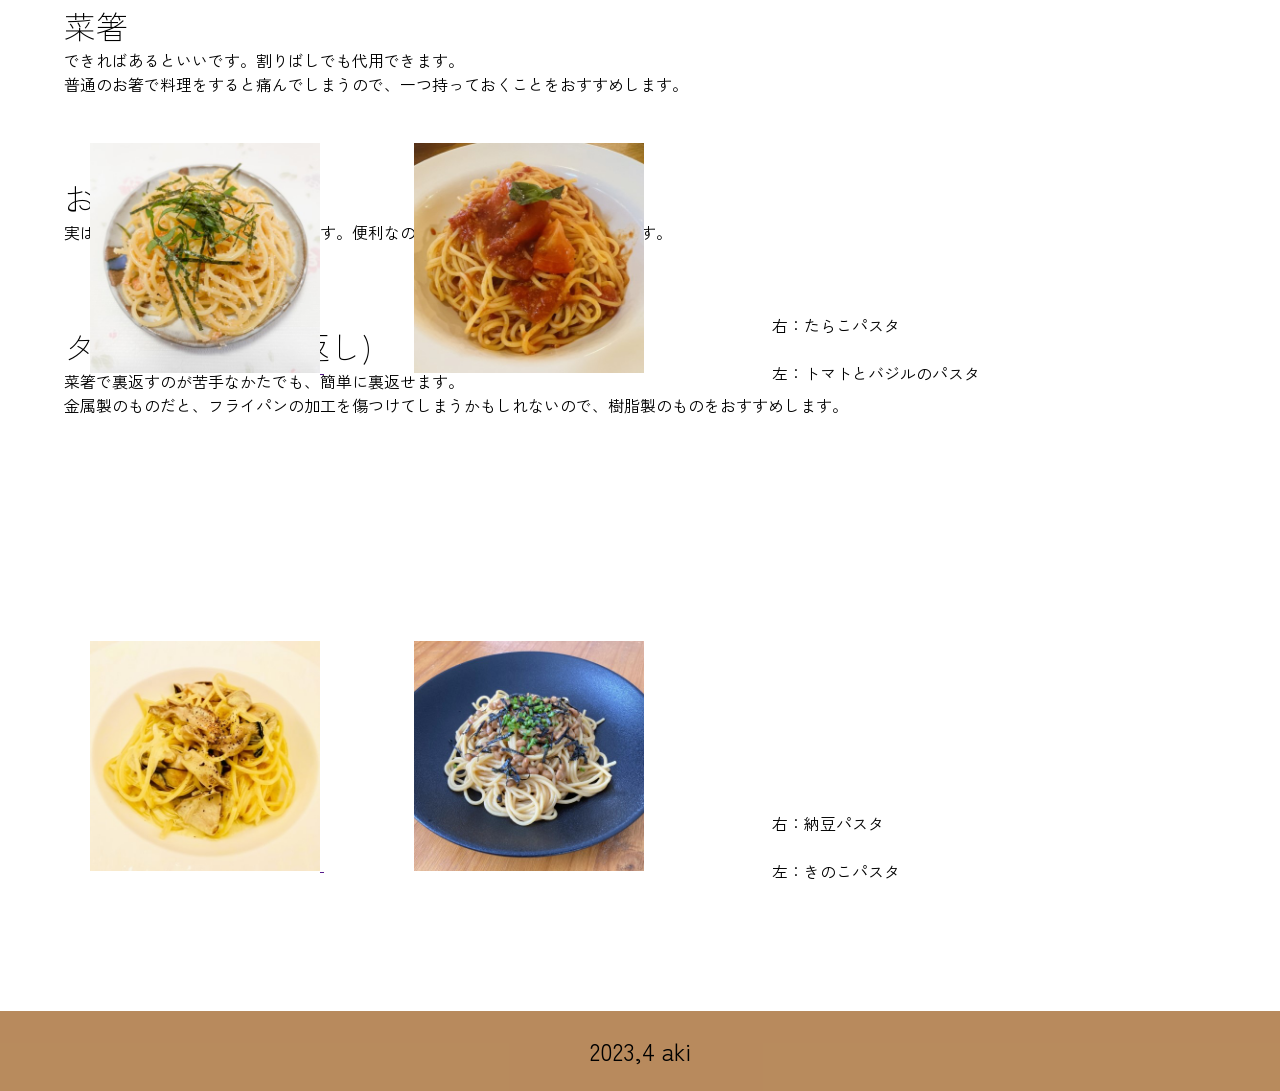
==== commit a668b711: "commit" ====
--- a/index.html
+++ b/index.html
@@ -259,7 +259,6 @@
                   <h5>ポイント</h5>
                   <p>トッピングに、ネギや海苔、大葉などをいれると、さらにおいしくなります。</p>
                </div>
-                  </div>
                </div>
             <a class="js-modal-close" href="">close</a>
          </div>
--- a/style.css
+++ b/style.css
@@ -101,7 +101,9 @@
     line-height: 150%;
 }  
 #first img{
-    width: 100%;
+    height: 100vh;
+    width: 100%;
+    object-fit: cover;
 }
 
 #merit {
@@ -215,6 +217,23 @@
     top: 0;
     width: 100%;
     overflow: scroll;
+    z-index: 99; /* 追加 */
+}
+
+.modal_content {
+    background-image: url(/images/n3.jpg);
+    background-size: 100%;
+    width: 50vw;
+    height: 80vh;
+    top: 50%;
+    left: 50%;
+    padding-bottom: 10%;
+    overflow-y: scroll;
+    overflow-x: hidden;
+    position: absolute;
+    transform: translate(-50%, -50%);
+    justify-content: center;
+
 }
 
   .modal_bg {
@@ -223,14 +242,8 @@
     width: 100%;
 }
 
-  .modal_content {
-    background: #fff;
-    left: 50%;
-    padding: 40px;
-    position: absolute;
-    top: 50%;
-    transform: translate(-50%, -50%);
-    width: 60%;
+.modal-content h4 {
+    padding-top: 30px;
 }
 
 .modal-container{
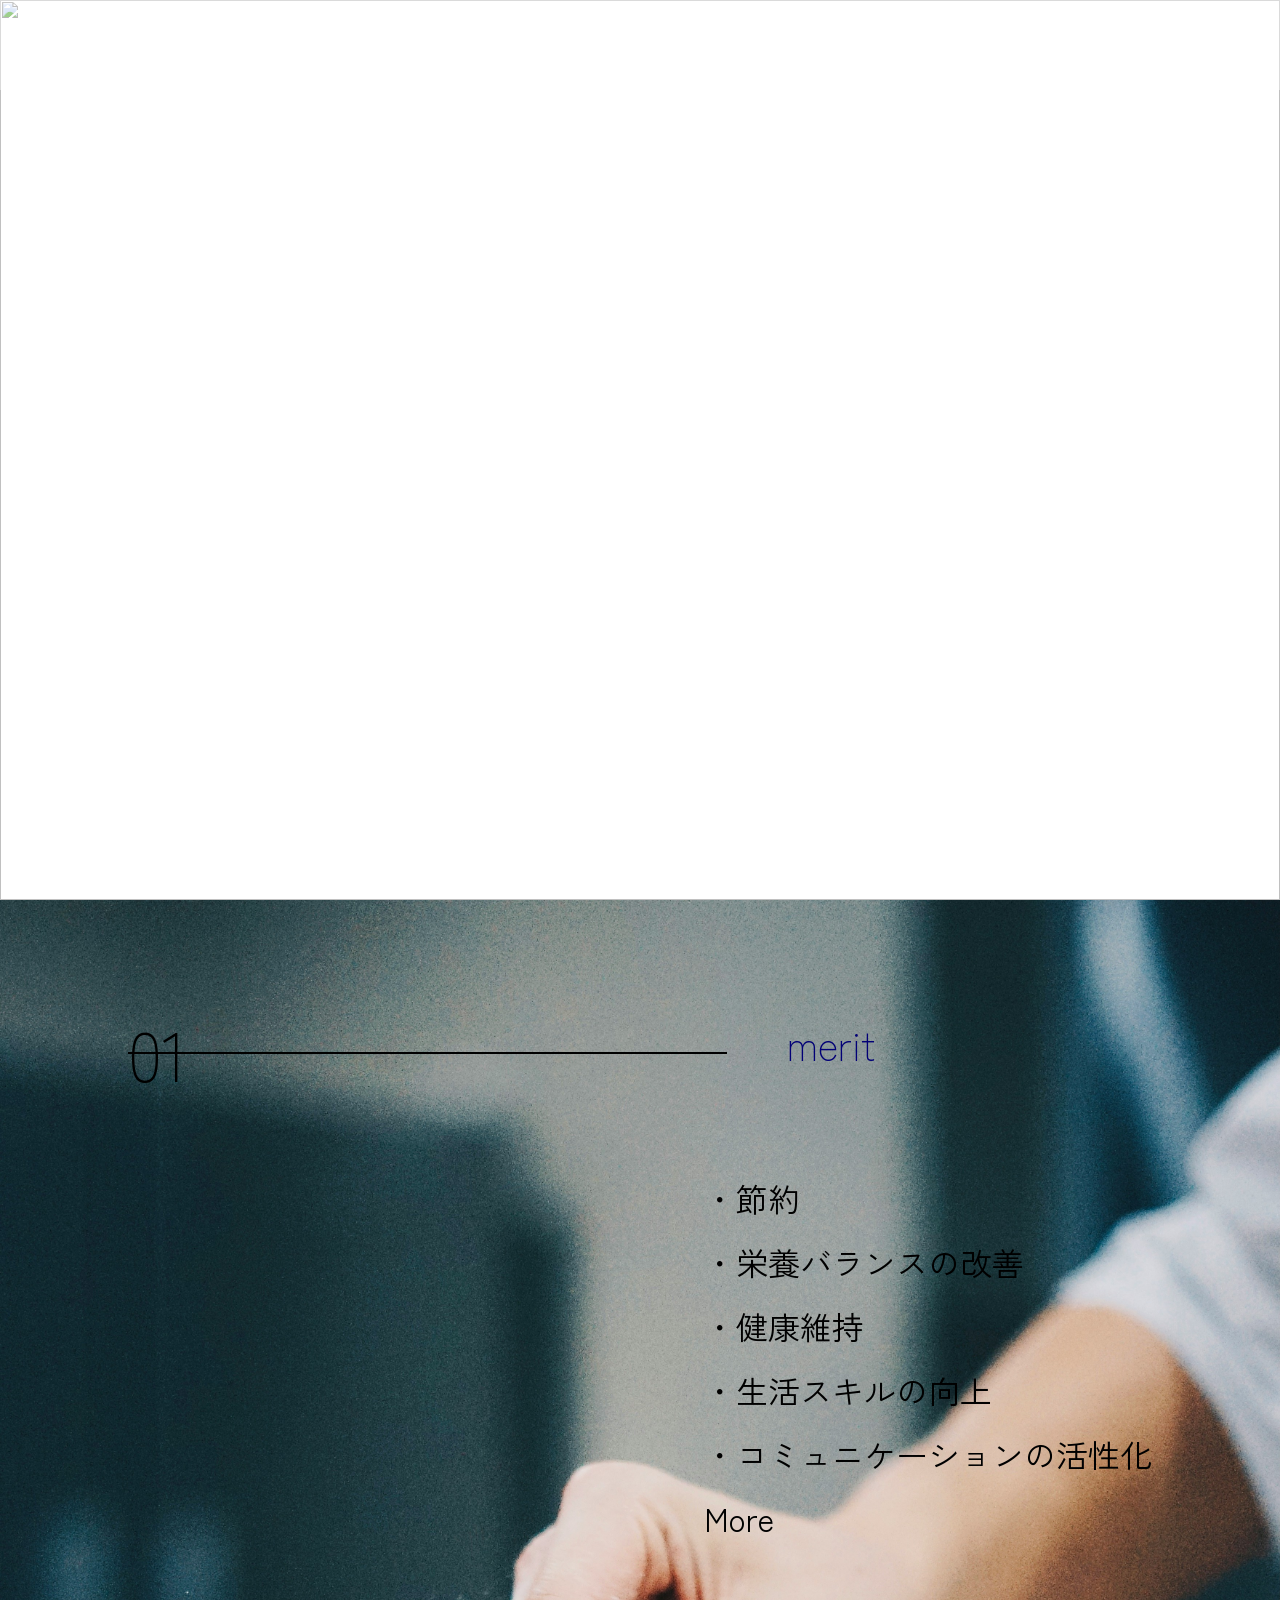
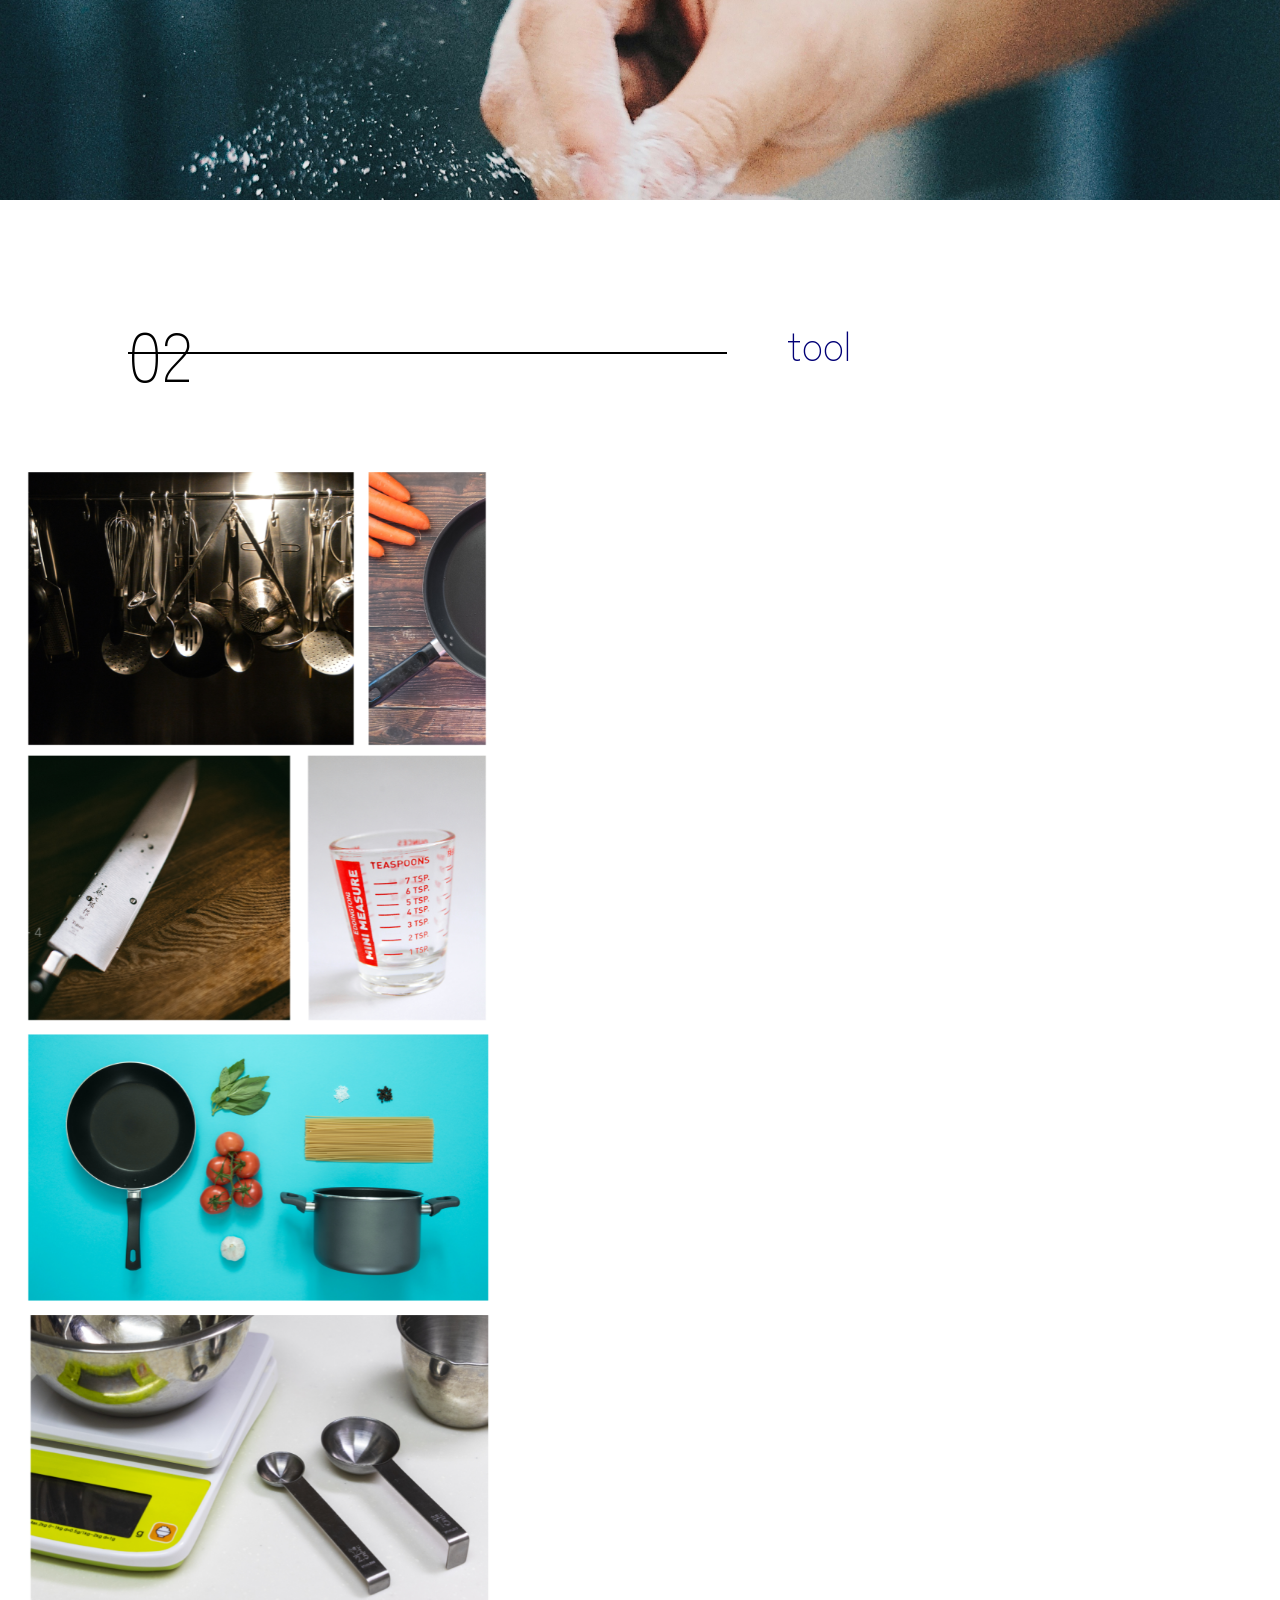
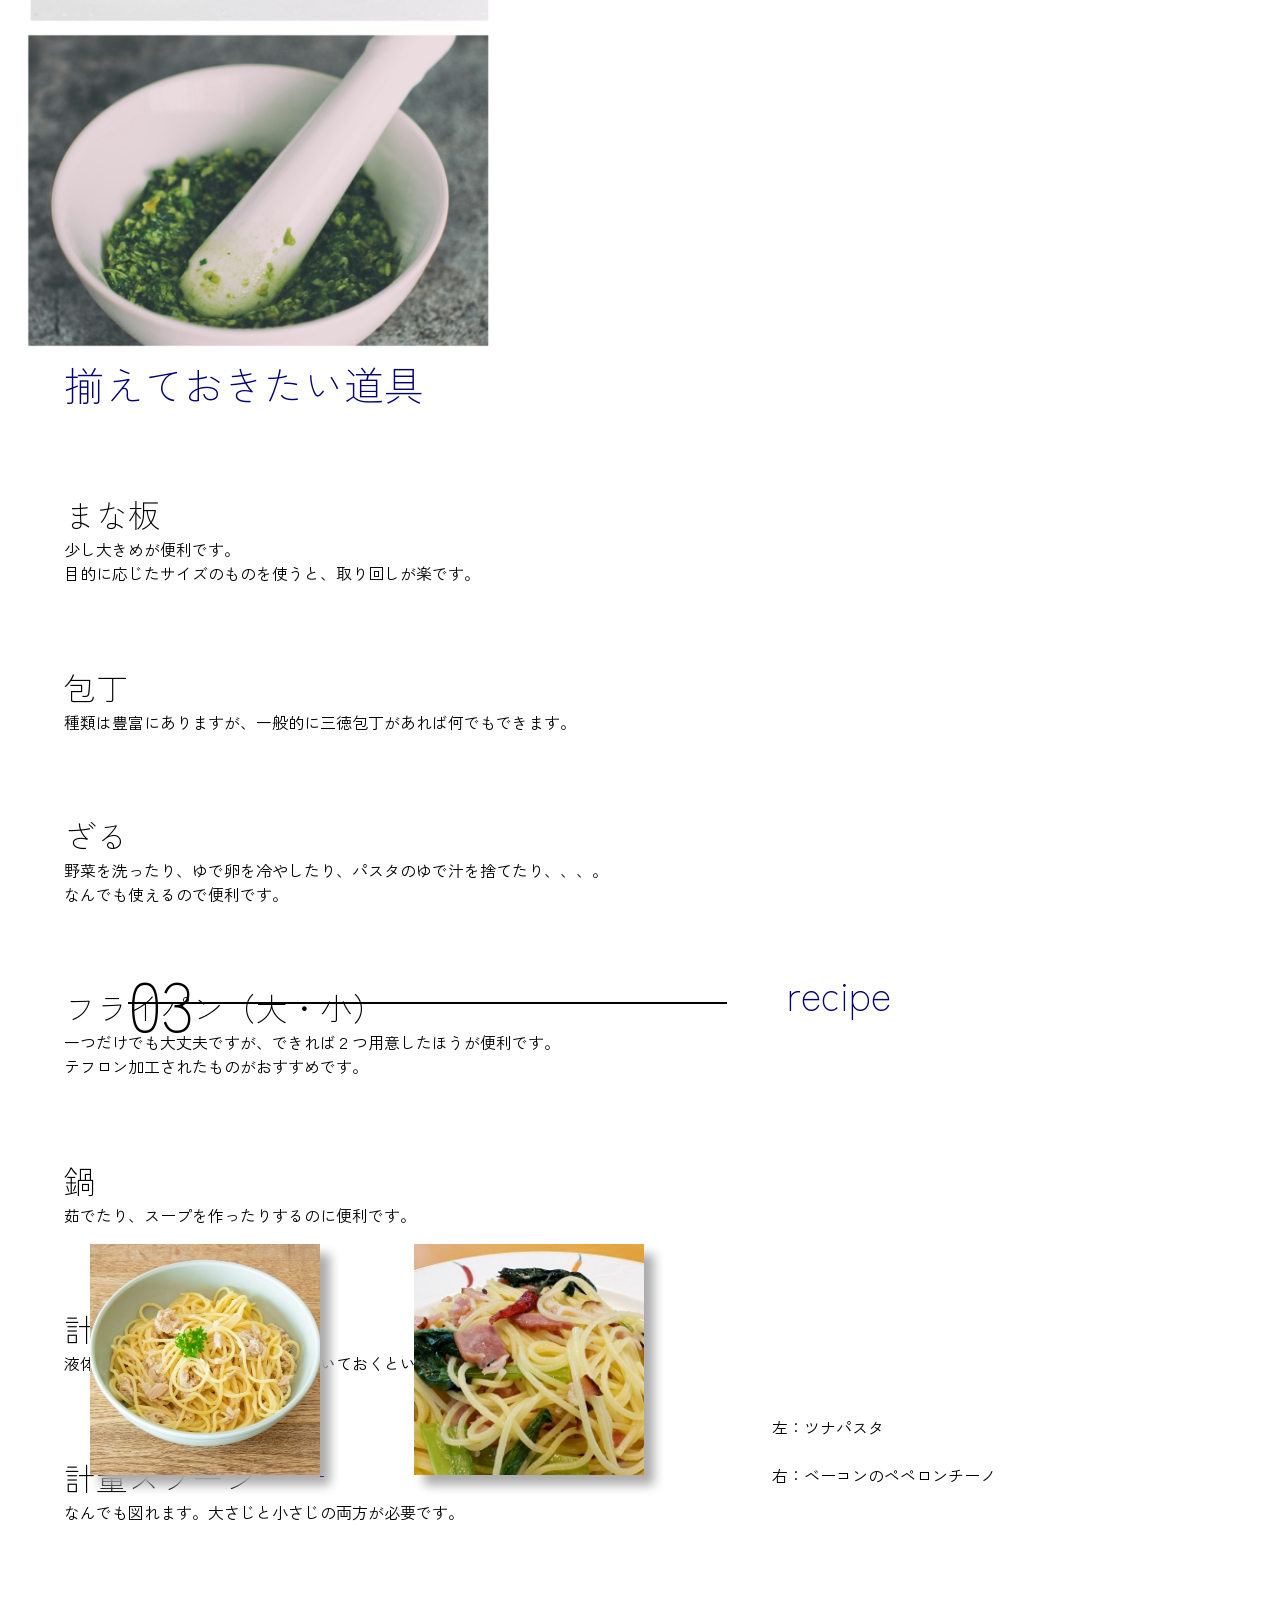
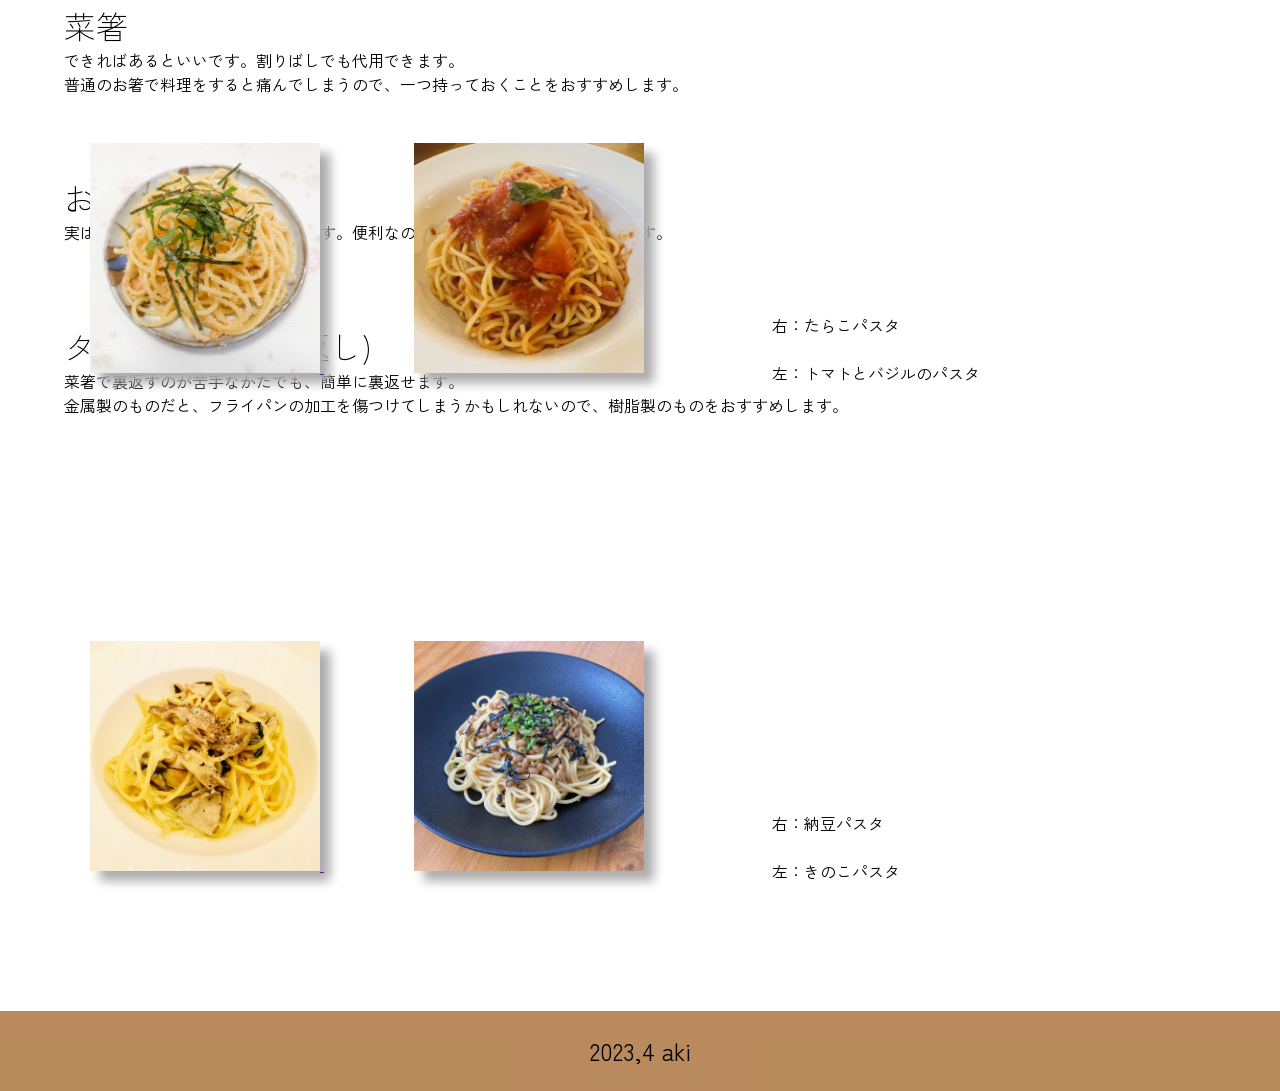
==== commit 9beebc03: "commit" ====
--- a/index.html
+++ b/index.html
@@ -129,7 +129,8 @@
          <h2 class="title_number">03</h2>
          <h3 class="title_name">recipe</h3>
       </div>
-   <div class="contents">
+
+   <!-- <div class="contents">
       <div class="img-content">
          <a class="js-modal-open" href="" data-target="modal01">
             <img src="/images/tsuna1.jpg" alt="">
@@ -142,7 +143,23 @@
          <p>右：ツナパスタ<br><br>
             左：ベーコンのペペロンチーノ</p>
       </div>
-   </div>
+   </div> -->
+
+   <div class="contents">
+      <div class="img-content">
+        <a class="js-modal-open" href="" data-target="modal01">
+          <img src="/images/tsuna1.jpg">
+        </a>
+        <a class="js-modal-open" href="" data-target="modal02">
+          <img src="/images/pe1.jpg">
+        </a>
+      </div>
+      <div class="text-content">
+        <p>左：ツナパスタ<br><br>
+          右：ベーコンのペペロンチーノ</p>
+      </div>
+    </div>
+    
 
    <div class="contents">
       <div class="img-content">
--- a/style.css
+++ b/style.css
@@ -183,8 +183,9 @@
 
 .img-content img {
     height: 18vw;
-    padding-left: 7vw;
+    margin-left: 7vw;
     object-fit: cover;
+    box-shadow: 10px 10px 10px 0 #acacac;
 }
 
 .text-content {
@@ -199,8 +200,8 @@
     align-items: center;
     justify-content: center;
     top: 50%;
-    left: 50%;
-	width: 300px;
+    left: 10%;
+	width: 70vw;
 	height: 50px;
 	font-weight: bold;
 	color: #ffffff;
@@ -242,8 +243,9 @@
     width: 100%;
 }
 
-.modal-content h4 {
+.modal_content h4 {
     padding-top: 30px;
+    padding-left: 40px;
 }
 
 .modal-container{
@@ -313,6 +315,7 @@
 .js-modal-close a {
     display: flex;
     justify-content: flex-end;
+    text-decoration: dashed;
 } 
 
 footer {
